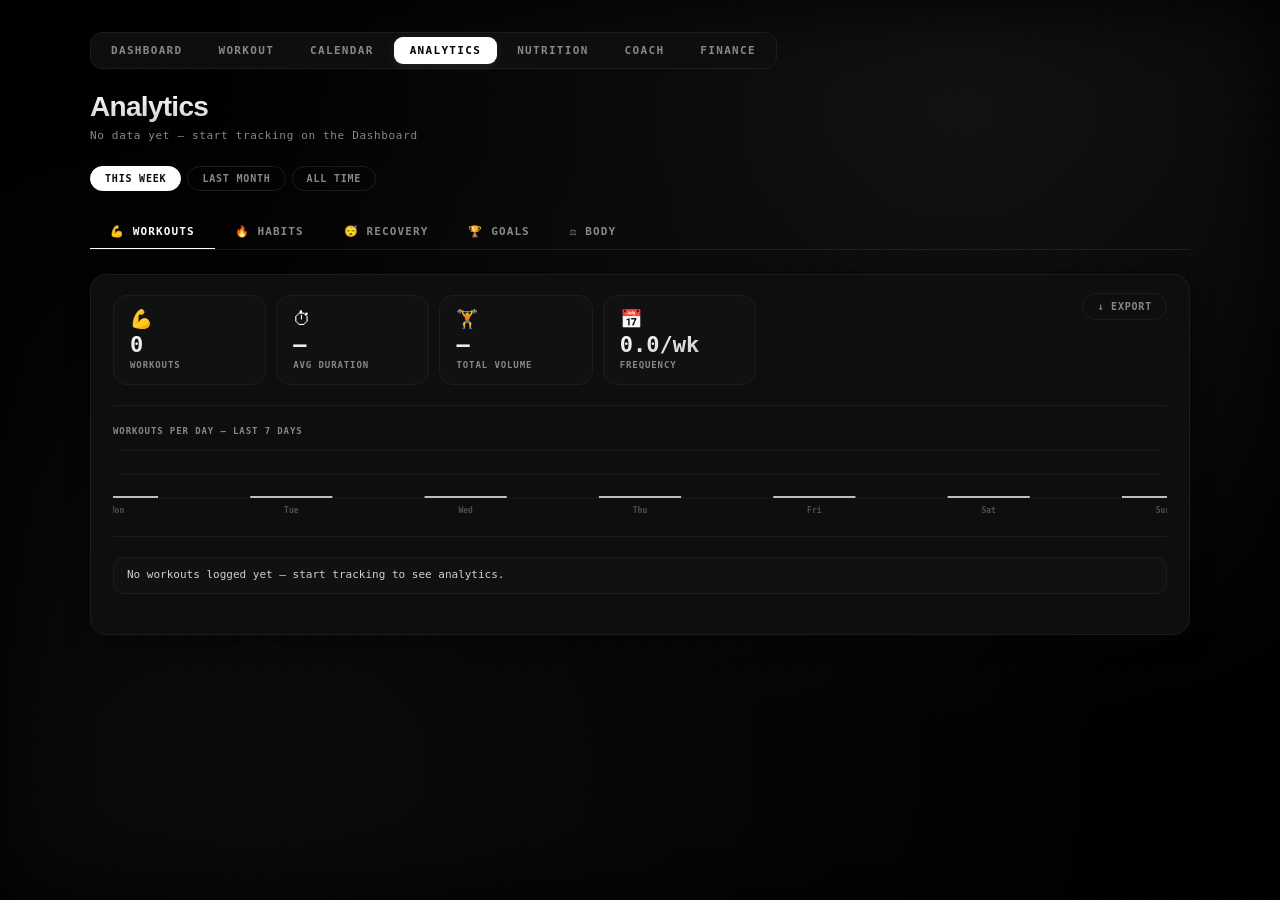
==== analytics.html @ 66b65909 "Analytics: fix total volume NaN when sets have BW weight — use parseFloat/parseInt Co-Authored-By: C" ====
<!DOCTYPE html>
<html lang="en">
<head>
  <meta charset="UTF-8">
  <meta name="viewport" content="width=device-width, initial-scale=1.0">
  <title>Analytics — Chriss Dashboard</title>
  <style>
    :root {
      --text-primary: #FFFFFF;
      --text-secondary: #D0D0D0;
      --text-tertiary: #888888;
      --success: #FFFFFF;
      --warning: #FFC107;
      --danger: #FF6B6B;
      --font-body: -apple-system, BlinkMacSystemFont, "Inter", "Segoe UI", Roboto, Helvetica, Arial, sans-serif;
      --font-mono: ui-monospace, "SF Mono", Menlo, Consolas, monospace;
    }
    *, *::before, *::after { box-sizing: border-box; margin: 0; padding: 0; }

    body {
      background-color: #000000;
      color: var(--text-primary);
      font-family: var(--font-body);
      min-height: 100vh;
      padding: max(32px, env(safe-area-inset-top, 32px)) 24px 56px;
      position: relative;
      overflow-x: hidden;
    }
    body::before {
      content: '';
      position: fixed; inset: 0;
      background:
        radial-gradient(ellipse at 75% 12%, rgba(255,255,255,0.07) 0%, transparent 55%),
        radial-gradient(ellipse at 20% 85%, rgba(180,180,200,0.06) 0%, transparent 60%);
      filter: blur(40px);
      pointer-events: none; z-index: 0;
      animation: wash-drift 36s ease-in-out infinite alternate;
    }
    body::after {
      content: '';
      position: fixed; inset: 0;
      background-image: url("data:image/svg+xml,%3Csvg xmlns='http://www.w3.org/2000/svg' width='3' height='3'%3E%3Crect width='1' height='1' fill='rgba(255,255,255,0.014)'/%3E%3C/svg%3E");
      background-repeat: repeat;
      pointer-events: none; z-index: 0;
    }
    @keyframes wash-drift {
      0%   { transform: translate(0,0) scale(1); }
      100% { transform: translate(2%,2%) scale(1.04); }
    }

    .container {
      max-width: 1100px; margin: 0 auto;
      position: relative; z-index: 1;
    }

    /* ===== NAV ===== */
    .site-nav {
      display: flex; gap: 4px; margin-bottom: 22px;
      background: #0E0E0E;
      border: 1px solid #1C1C1C;
      border-radius: 12px; padding: 4px;
      width: fit-content; flex-wrap: wrap;
    }
    .nav-link {
      font-family: var(--font-mono); font-size: 11px; font-weight: 700;
      letter-spacing: 0.12em; text-transform: uppercase; text-decoration: none;
      color: var(--text-tertiary); padding: 7px 16px; border-radius: 9px;
      transition: background 0.2s, color 0.2s; white-space: nowrap;
    }
    .nav-link:hover    { background: rgba(255,255,255,0.06); color: var(--text-primary); }
    .nav-link.is-active { background: #FFFFFF; color: #000000; }

    /* ===== TITLE ===== */
    .dash-title {
      font-size: 28px; font-weight: 700; letter-spacing: -0.025em;
      background: linear-gradient(180deg, #FFFFFF 0%, #C7C4BC 120%);
      -webkit-background-clip: text; background-clip: text;
      -webkit-text-fill-color: transparent;
      margin-bottom: 6px;
    }
    .dash-sub {
      font-family: var(--font-mono); font-size: 11px; color: var(--text-tertiary);
      letter-spacing: 0.06em; margin-bottom: 24px;
    }

    /* ===== CARD ===== */
    .card {
      background: #0E0E0E;
      border: 1px solid #1C1C1C;
      border-radius: 16px; padding: 20px 22px;
      box-shadow: 0 4px 24px rgba(0,0,0,0.4);
    }

    /* ===== PERIOD FILTER ===== */
    .period-bar {
      display: flex; gap: 6px; margin-bottom: 24px; flex-wrap: wrap;
    }
    .period-btn {
      font-family: var(--font-mono); font-size: 10px; font-weight: 700;
      letter-spacing: 0.08em; text-transform: uppercase;
      padding: 6px 14px; border-radius: 99px;
      border: 1px solid #1C1C1C;
      background: transparent; color: #888888;
      cursor: pointer; transition: all 0.15s;
    }
    .period-btn.is-active { background: #FFFFFF; border-color: #FFFFFF; color: #0A0A0A; }
    .period-btn:hover:not(.is-active) { background: rgba(255,255,255,0.08); color: var(--text-primary); }

    /* ===== TAB BAR ===== */
    .tab-bar {
      display: flex; gap: 0; margin-bottom: 24px;
      border-bottom: 1px solid rgba(255,255,255,0.08);
      overflow-x: auto; -webkit-overflow-scrolling: touch;
    }
    .tab-btn {
      font-family: var(--font-mono); font-size: 11px; font-weight: 700;
      letter-spacing: 0.10em; text-transform: uppercase;
      padding: 10px 20px; background: none; border: none;
      color: var(--text-tertiary); cursor: pointer;
      border-bottom: 2px solid transparent; margin-bottom: -1px;
      transition: color 0.2s, border-color 0.2s; white-space: nowrap;
      flex-shrink: 0;
    }
    .tab-btn:hover { color: var(--text-primary); }
    .tab-btn.is-active.wk { color: var(--success);  border-color: var(--success); }
    .tab-btn.is-active.hb { color: var(--warning);  border-color: var(--warning); }
    .tab-btn.is-active.rv { color: #7EB8F7;          border-color: #7EB8F7; }
    .tab-btn.is-active.gl { color: #C084FC;          border-color: #C084FC; }

    /* ===== TAB PANELS ===== */
    .tab-panel { display: none; }
    .tab-panel.is-active { display: block; }

    /* ===== METRIC GRID ===== */
    .metric-grid {
      display: grid;
      grid-template-columns: repeat(auto-fill, minmax(140px, 1fr));
      gap: 10px; margin-bottom: 20px;
    }
    .metric-card {
      background: #111111;
      border: 1px solid #1C1C1C;
      border-radius: 14px; padding: 14px 16px;
      display: flex; flex-direction: column; gap: 4px;
      transition: background 0.15s;
    }
    .metric-card:hover { background: rgba(255,255,255,0.055); }
    .metric-icon  { font-size: 18px; line-height: 1; margin-bottom: 2px; }
    .metric-num   { font-family: var(--font-mono); font-size: 22px; font-weight: 800; line-height: 1; }
    .metric-label { font-family: var(--font-mono); font-size: 9px; font-weight: 700; letter-spacing: 0.10em; text-transform: uppercase; color: var(--text-tertiary); }
    .metric-sub   { font-family: var(--font-mono); font-size: 9px; color: var(--text-tertiary); margin-top: 2px; white-space: nowrap; overflow: hidden; text-overflow: ellipsis; }
    .metric-delta { font-family: var(--font-mono); font-size: 10px; font-weight: 700; margin-top: 2px; }
    .delta-up   { color: var(--success); }
    .delta-down { color: var(--danger); }

    /* ===== CHART ===== */
    .chart-section { margin-bottom: 20px; }
    .chart-title { font-family: var(--font-mono); font-size: 9px; font-weight: 700; letter-spacing: 0.10em; text-transform: uppercase; color: var(--text-tertiary); margin-bottom: 8px; }
    .chart-canvas-wrap { width: 100%; position: relative; }

    /* ===== INSIGHT ===== */
    .insights { display: flex; flex-direction: column; gap: 8px; margin-bottom: 20px; }
    .insight {
      font-family: var(--font-mono); font-size: 11px; line-height: 1.5;
      padding: 9px 13px; border-radius: 10px;
      background: #111111; border: 1px solid #1C1C1C;
      color: var(--text-secondary);
    }
    .insight.good { background: rgba(255,255,255,0.04); border-color: rgba(255,255,255,0.12); color: var(--success); }
    .insight.warn { background: rgba(255,193,7,0.06);  border-color: rgba(255,193,7,0.22);  color: var(--warning); }
    .insight.info { background: rgba(126,184,247,0.06); border-color: rgba(126,184,247,0.22); color: #7EB8F7; }

    /* ===== HEATMAP ===== */
    .heatmap { display: flex; flex-direction: column; gap: 5px; }
    .heatmap-row { display: flex; gap: 4px; align-items: center; }
    .heatmap-label { font-family: var(--font-mono); font-size: 9px; color: var(--text-tertiary); min-width: 88px; max-width: 88px; overflow: hidden; text-overflow: ellipsis; white-space: nowrap; }
    .heatmap-cell { width: 18px; height: 18px; border-radius: 4px; flex-shrink: 0; }
    .heatmap-cell.done { background: var(--success); }
    .heatmap-cell.miss { background: rgba(255,107,107,0.25); }
    .heatmap-cell.none { background: rgba(255,255,255,0.06); }
    .heatmap-day-labels { display: flex; gap: 4px; padding-left: 92px; margin-bottom: 3px; flex-wrap: nowrap; overflow: hidden; }
    .heatmap-day-label  { font-family: var(--font-mono); font-size: 8px; color: var(--text-tertiary); width: 18px; text-align: center; flex-shrink: 0; }
    .hm-range-btn { background: transparent; border: 1px solid rgba(255,255,255,0.12); color: var(--text-tertiary); font-family: var(--font-mono); font-size: 10px; padding: 3px 9px; border-radius: 6px; cursor: pointer; }
    .hm-range-btn.is-active { border-color: var(--success); color: var(--success); }

    /* ===== TABLE ===== */
    .an-table { width: 100%; border-collapse: collapse; }
    .an-table td {
      font-family: var(--font-mono); font-size: 10px;
      padding: 7px 8px; color: var(--text-secondary);
      border-bottom: 1px solid rgba(255,255,255,0.04);
    }
    .an-table td:first-child { color: var(--text-primary); font-weight: 600; }
    .an-table td:last-child  { text-align: right; font-weight: 700; }
    .rank { display: inline-flex; align-items: center; justify-content: center; width: 16px; height: 16px; border-radius: 4px; font-size: 8px; font-weight: 800; background: rgba(255,255,255,0.07); color: var(--text-tertiary); margin-right: 6px; vertical-align: middle; }

    /* ===== EMPTY STATE ===== */
    .empty { font-family: var(--font-mono); font-size: 12px; color: var(--text-tertiary); text-align: center; padding: 32px 0; line-height: 1.6; }

    /* ===== PROGRESS BAR ===== */
    .prog-bar { height: 5px; border-radius: 3px; background: rgba(255,255,255,0.07); overflow: hidden; margin-top: 4px; }
    .prog-fill { height: 100%; border-radius: 3px; transition: width 0.6s ease; }

    /* ===== SECTION DIVIDER ===== */
    .divider { height: 1px; background: rgba(255,255,255,0.06); margin: 20px 0; }

    /* ===== EXPORT BTN ===== */
    .export-btn {
      font-family: var(--font-mono); font-size: 10px; font-weight: 700;
      letter-spacing: 0.08em; text-transform: uppercase;
      padding: 7px 14px; border-radius: 99px;
      border: 1px solid #1C1C1C;
      background: #0E0E0E; color: var(--text-tertiary);
      cursor: pointer; transition: all 0.15s; float: right; margin-top: -2px;
    }
    .export-btn:hover { background: rgba(255,255,255,0.08); color: var(--text-primary); }

    @media (max-width: 520px) {
      body { padding: 20px 14px 48px; }
      .metric-grid { grid-template-columns: 1fr 1fr; }
      .metric-num  { font-size: 18px; }
    }

    /* ── RECOVERY MONITOR TILES ── */
    .rm-tile-grid {
      display:grid; grid-template-columns:repeat(3,1fr); gap:10px; margin-bottom:16px;
    }
    @media (max-width:480px) { .rm-tile-grid { grid-template-columns:repeat(2,1fr); } }
    .rm-tile {
      background:#111111; border:1px solid #1C1C1C; border-radius:10px;
      padding:12px 10px; display:flex; flex-direction:column; gap:4px; align-items:center; text-align:center;
    }
    .rm-tile-icon { font-size:18px; line-height:1; }
    .rm-tile-val  { font-family:var(--font-mono); font-size:20px; font-weight:800; color:var(--text-primary); line-height:1; }
    .rm-tile-val.good { color:#4ADE80; }
    .rm-tile-val.mid  { color:#FFC107; }
    .rm-tile-val.bad  { color:#FF6B6B; }
    .rm-tile-lbl { font-family:var(--font-mono); font-size:8px; font-weight:700; letter-spacing:.12em; text-transform:uppercase; color:var(--text-tertiary); }
    .rm-tile-sub { font-size:10px; color:var(--text-tertiary); }

    /* ── BODY TAB ── */
    .tab-btn.is-active.bd { color: #FF8A65; border-color: #FF8A65; }
    .bd-inj-row {
      display:flex; align-items:center; gap:10px;
      padding:10px 12px; border-radius:10px;
      background:#111111; border:1px solid #1C1C1C; margin-bottom:6px;
    }
    .bd-inj-level { font-family:var(--font-mono); font-size:12px; font-weight:800; min-width:32px; flex-shrink:0; }
    .bd-inj-info { flex:1; min-width:0; }
    .bd-inj-part { font-size:13px; font-weight:600; color:var(--text-primary); }
    .bd-inj-meta { font-family:var(--font-mono); font-size:9px; color:var(--text-tertiary); margin-top:2px; }
    .bd-inj-tag { font-family:var(--font-mono); font-size:9px; font-weight:700; padding:2px 8px; border-radius:5px; white-space:nowrap; flex-shrink:0; }
    .bd-inj-tag.active   { background:rgba(255,107,107,.12); color:#FF6B6B; }
    .bd-inj-tag.resolved { background:rgba(107,227,164,.08); color:#6BE3A4; }
  </style>
  <link rel="stylesheet" href="premium.css">
</head>
<body>
<div class="container">

  <nav class="site-nav">
    <a href="index.html"     class="nav-link">Dashboard</a>
    <a href="workout.html"   class="nav-link">Workout</a>
    <a href="calendar.html"  class="nav-link">Calendar</a>
    <a href="analytics.html" class="nav-link is-active">Analytics</a>
    <a href="nutrition.html" class="nav-link">Nutrition</a>
    <a href="coach.html"   class="nav-link">Coach</a>
    <a href="finance.html" class="nav-link">Finance</a>
  </nav>

  <h1 class="dash-title">Analytics</h1>
  <div class="dash-sub" id="dashSub">Loading your data…</div>

  <!-- Period filter -->
  <div class="period-bar">
    <button class="period-btn is-active" data-days="7">This Week</button>
    <button class="period-btn" data-days="30">Last Month</button>
    <button class="period-btn" data-days="0">All Time</button>
  </div>

  <!-- Tabs -->
  <div class="tab-bar">
    <button class="tab-btn wk is-active" data-tab="workouts">💪 Workouts</button>
    <button class="tab-btn hb"           data-tab="habits">🔥 Habits</button>
    <button class="tab-btn rv"           data-tab="recovery">😴 Recovery</button>
    <button class="tab-btn gl"           data-tab="goals">🏆 Goals</button>
    <button class="tab-btn bd"           data-tab="body">⚖️ Body</button>
  </div>

  <!-- ══════════════ WORKOUTS TAB ══════════════ -->
  <div class="tab-panel is-active" id="panel-workouts">
    <div class="card">
      <button class="export-btn" id="exportWorkouts">↓ Export</button>
      <div class="metric-grid" id="wk-metrics"></div>
      <div class="divider"></div>
      <div class="chart-section">
        <div class="chart-title">Workouts per day — last 7 days</div>
        <div class="chart-canvas-wrap"><canvas id="wk-chart" height="72" style="width:100%;display:block"></canvas></div>
      </div>
      <div class="divider"></div>
      <div id="wk-top-wrap" style="display:none">
        <div class="chart-title">Top Exercises (Personal Record)</div>
        <table class="an-table" id="wk-top-table" style="margin-bottom:16px"></table>
        <div class="divider"></div>
      </div>
      <div class="insights" id="wk-insights"></div>
    </div>
  </div>

  <!-- ══════════════ HABITS TAB ══════════════ -->
  <div class="tab-panel" id="panel-habits">
    <div class="card">
      <div class="metric-grid" id="hb-metrics"></div>
      <div class="divider"></div>
      <div class="chart-section">
        <div style="display:flex;justify-content:space-between;align-items:center;margin-bottom:6px">
          <div class="chart-title" style="margin-bottom:0">Habit Heatmap</div>
          <div style="display:flex;gap:6px">
            <button class="hm-range-btn is-active" data-days="7">7d</button>
            <button class="hm-range-btn" data-days="30">30d</button>
          </div>
        </div>
        <div class="heatmap-day-labels" id="hb-day-labels"></div>
        <div class="heatmap" id="hb-heatmap"></div>
      </div>
      <div class="divider"></div>
      <div id="hb-streak-wrap" style="display:none">
        <div class="chart-title">Habit Streaks</div>
        <table class="an-table" id="hb-streak-table" style="margin-bottom:16px"></table>
        <div class="divider"></div>
      </div>
      <div class="insights" id="hb-insights"></div>
    </div>
  </div>

  <!-- ══════════════ RECOVERY TAB ══════════════ -->
  <div class="tab-panel" id="panel-recovery">
    <div class="card">
      <div class="metric-grid" id="rv-metrics"></div>
      <div class="divider"></div>
      <div class="chart-title" style="margin-bottom:10px">Recovery Monitor — i dag</div>
      <div class="rm-tile-grid" id="rv-monitor-grid"></div>
      <div class="divider"></div>
      <div class="chart-section">
        <div class="chart-title">Recovery Score — last 7 days</div>
        <div class="chart-canvas-wrap"><canvas id="rv-score-chart" height="72" style="width:100%;display:block"></canvas></div>
      </div>
      <div class="chart-section" style="margin-top:14px">
        <div class="chart-title">Sleep — last 7 days</div>
        <div class="chart-canvas-wrap"><canvas id="rv-sleep-chart" height="72" style="width:100%;display:block"></canvas></div>
      </div>
      <div class="divider"></div>
      <div class="insights" id="rv-insights"></div>
    </div>
  </div>

  <!-- ══════════════ GOALS TAB ══════════════ -->
  <div class="tab-panel" id="panel-goals">
    <div class="card">
      <div class="metric-grid" id="gl-metrics"></div>
      <div class="divider"></div>
      <div class="chart-title">Goals by Progress</div>
      <div id="gl-goal-list" style="margin-bottom:16px"></div>
      <div class="divider"></div>
      <div class="insights" id="gl-insights"></div>
    </div>
  </div>

  <!-- ══════════════ BODY TAB ══════════════ -->
  <div class="tab-panel" id="panel-body">
    <div class="card">
      <div class="metric-grid" id="bd-metrics"></div>
      <div class="divider"></div>
      <div class="chart-section">
        <div class="chart-title">Bodyweight — seneste 30 dage</div>
        <div style="position:relative"><canvas id="bd-bw-chart" height="80" style="width:100%;display:block"></canvas></div>
      </div>
      <div class="divider"></div>
      <div class="chart-title">Injury Log</div>
      <div id="bd-inj-list" style="margin-bottom:16px"></div>
      <div class="divider"></div>
      <div class="insights" id="bd-insights"></div>
    </div>
  </div>

</div><!-- /container -->

<script>
// ==================== HELPERS ====================
function storeGet(key) { try { return JSON.parse(localStorage.getItem(key)); } catch { return null; } }

function dateToStr(d) {
  return d.getFullYear() + '-' + String(d.getMonth()+1).padStart(2,'0') + '-' + String(d.getDate()).padStart(2,'0');
}

function getActiveDateString() {
  const now = new Date();
  if (now.getHours() < 6) now.setDate(now.getDate()-1);
  return dateToStr(now);
}

function formatDate(ds) {
  return new Date(ds+'T12:00:00').toLocaleDateString('en',{month:'short',day:'numeric'});
}

function getPeriodStart(days) {
  if (days === 0) return '2000-01-01';
  const d = new Date(); d.setDate(d.getDate()-(days-1)); return dateToStr(d);
}

function last7Labels() {
  const labels = [];
  for (let i = 6; i >= 0; i--) { const d = new Date(); d.setDate(d.getDate()-i); labels.push(d.toLocaleDateString('en',{weekday:'short'})); }
  return labels;
}

// ==================== STATE ====================
let activePeriod = 7;
let activeTab    = 'workouts';

// ==================== LOAD DATA ====================
function loadAnalyticsData() {
  return {
    workouts: storeGet('lifeos_workouts') || [],
    habits:   storeGet('lifeos_habits')   || [],
    recovery: storeGet('lifeos_recovery') || [],
    goals:    storeGet('lifeos_goals')    || []
  };
}

// ==================== WORKOUT STATS ====================
function calculateWorkoutStats(days) {
  const all      = storeGet('lifeos_workouts') || [];
  const start    = getPeriodStart(days);
  const filtered = all.filter(w => w.date >= start);
  const total    = filtered.length;
  const avgDur   = total > 0 ? Math.round(filtered.reduce((s,w)=>s+(w.duration||0),0)/total) : 0;
  const totalVol = filtered.reduce((s,w) => {
    const sets = (w.exercises||[]).flatMap(e => e.sets||[]);
    return s + sets.reduce((sv,set) => {
      const wt = parseFloat(set.weight); const r = parseInt(set.reps);
      return sv + (!isNaN(wt) && !isNaN(r) ? wt*r : 0);
    }, 0);
  }, 0);
  const weeklyFreq = days > 0 ? (total/Math.max(1,days/7)).toFixed(1) : total;

  // Prev period delta
  let delta = null;
  if (days > 0) {
    const d1 = new Date(); d1.setDate(d1.getDate()-days*2);
    const d2 = new Date(); d2.setDate(d2.getDate()-days);
    const prev = all.filter(w => w.date >= dateToStr(d1) && w.date < dateToStr(d2));
    if (prev.length > 0) delta = Math.round((total-prev.length)/prev.length*100);
  }

  // 7-day trend (always last 7 days for chart)
  const trend7 = [];
  for (let i = 6; i >= 0; i--) {
    const d = new Date(); d.setDate(d.getDate()-i);
    trend7.push(all.filter(w => w.date === dateToStr(d)).length);
  }

  // Top exercises by 1RM (max weight × set)
  const exMap = {};
  all.forEach(w => (w.exercises||[]).forEach(ex => {
    const maxW = Math.max(0, ...(ex.sets||[]).map(s=>s.weight||0));
    if (maxW > 0) exMap[ex.name] = Math.max(exMap[ex.name]||0, maxW);
  }));
  const topEx = Object.entries(exMap).sort((a,b)=>b[1]-a[1]).slice(0,5);

  return { total, avgDur, totalVol: Math.round(totalVol), weeklyFreq, delta, trend7, topEx };
}

// ==================== HABIT STATS ====================
function calculateHabitStats(days) {
  const habits = storeGet('lifeos_habits') || [];
  if (!habits.length) return { habits:[], overallPct:0, best:null, worst:null };
  const start = getPeriodStart(days);
  const today = getActiveDateString();

  const stats = habits.map(h => {
    const done     = (h.completedDates||[]).filter(d=>d>=start).length;
    const fromDate = h.createdDate > start ? h.createdDate : start;
    let possible   = 0;
    for (let d=new Date(fromDate+'T12:00:00'); dateToStr(d)<=today; d.setDate(d.getDate()+1)) possible++;
    if (days > 0) possible = Math.min(possible, days);
    return { ...h, done, possible, pct: possible>0?Math.round(done/possible*100):0, streak: h.currentStreak||0 };
  });

  const totalDone = stats.reduce((s,h)=>s+h.done, 0);
  const totalPoss = stats.reduce((s,h)=>s+h.possible, 0);
  const overallPct = totalPoss>0 ? Math.round(totalDone/totalPoss*100) : 0;
  const sorted = [...stats].sort((a,b)=>b.pct-a.pct);
  return { habits: stats, overallPct, best: sorted[0]||null, worst: sorted[sorted.length-1]||null };
}

// ==================== RECOVERY STATS ====================
function calculateRecoveryStats(days) {
  const all    = storeGet('lifeos_recovery') || [];
  const start  = getPeriodStart(days);
  const filtered = all.filter(r=>r.date>=start);
  if (!filtered.length) return { avgSleep:null, avgScore:null, avgTemp:null, avgStress:null, bestDay:null, delta:null, trend7:{scores:[],sleeps:[]} };

  const ws = filtered.filter(r=>r.sleep!=null);
  const wc = filtered.filter(r=>r.recoveryScore!=null);
  const wt = filtered.filter(r=>r.bodyTemp!=null);
  const wst= filtered.filter(r=>r.stressLevel);
  const stressNum = {'Low':2,'Medium':5,'High':7,'Very High':9};
  const avgSleep  = ws.length ? (ws.reduce((s,r)=>s+r.sleep,0)/ws.length).toFixed(1) : null;
  const avgScore  = wc.length ? Math.round(wc.reduce((s,r)=>s+r.recoveryScore,0)/wc.length) : null;
  const avgTemp   = wt.length ? (wt.reduce((s,r)=>s+r.bodyTemp,0)/wt.length).toFixed(1) : null;
  const avgStress = wst.length ? (wst.reduce((s,r)=>s+(stressNum[r.stressLevel]||5),0)/wst.length).toFixed(1) : null;
  const bestDay   = [...filtered].sort((a,b)=>(b.recoveryScore||0)-(a.recoveryScore||0))[0];

  // Delta vs prev
  let delta = null;
  if (days > 0 && avgScore) {
    const d1=new Date(); d1.setDate(d1.getDate()-days*2);
    const d2=new Date(); d2.setDate(d2.getDate()-days);
    const prev=all.filter(r=>r.date>=dateToStr(d1)&&r.date<dateToStr(d2));
    const prevAvg=prev.length?Math.round(prev.reduce((s,r)=>s+(r.recoveryScore||0),0)/prev.length):null;
    if (prevAvg) delta = avgScore - prevAvg;
  }

  // 7-day trends
  const scores=[], sleeps=[];
  for (let i=6;i>=0;i--) {
    const d=new Date(); d.setDate(d.getDate()-i); const ds=dateToStr(d);
    const r=all.find(x=>x.date===ds);
    scores.push(r?r.recoveryScore:null);
    sleeps.push(r?r.sleep:null);
  }
  return { avgSleep, avgScore, avgTemp, avgStress, bestDay, delta, trend7:{scores, sleeps} };
}

// ==================== GOAL STATS ====================
function calculateGoalStats() {
  const goals = storeGet('lifeos_goals') || [];
  if (!goals.length) return { total:0, avgProgress:0, onTrack:0, goals:[] };
  const total       = goals.length;
  const avgProgress = Math.round(goals.reduce((s,g)=>s+(g.progress||0),0)/total);
  const onTrack     = goals.filter(g=>(g.progress||0)>=50).length;
  const sorted      = [...goals].sort((a,b)=>(b.progress||0)-(a.progress||0));
  return { total, avgProgress, onTrack, goals: sorted };
}

// ==================== CHARTS ====================
function drawChart(canvas, labels, values, color, type) {
  if (!canvas) return;
  const dpr = window.devicePixelRatio||1;
  const W   = canvas.parentElement.clientWidth||360;
  const H   = 72;
  canvas.width=W*dpr; canvas.height=H*dpr;
  canvas.style.width=W+'px'; canvas.style.height=H+'px';
  const ctx=canvas.getContext('2d'); ctx.scale(dpr,dpr);
  ctx.clearRect(0,0,W,H);
  const valid=values.filter(v=>v!=null);
  if (!valid.length) {
    ctx.fillStyle='rgba(255,255,255,0.15)'; ctx.font='10px var(--font-mono,monospace)';
    ctx.textAlign='center'; ctx.fillText('No data yet', W/2, H/2); return;
  }
  const pL=4,pR=4,pT=6,pB=18,gW=W-pL-pR,gH=H-pT-pB;
  const n=values.length, step=gW/Math.max(1,n-1);
  const minV=Math.min(...valid)*0.85, maxV=Math.max(...valid)*1.08||1;
  // grid
  ctx.strokeStyle='rgba(255,255,255,0.05)'; ctx.lineWidth=1;
  [0,50,100].forEach(pct=>{
    const y=pT+gH-(pct/100)*gH;
    ctx.beginPath();ctx.moveTo(pL,y);ctx.lineTo(W-pR,y);ctx.stroke();
  });
  // labels
  ctx.fillStyle='rgba(180,178,172,0.4)'; ctx.font='600 8px ui-monospace,monospace'; ctx.textAlign='center';
  labels.forEach((l,i)=>ctx.fillText(l,pL+i*(gW/(n-1||1)),H-3));

  if (type==='bar') {
    const bw=Math.max(5,gW/n*0.55);
    values.forEach((v,i)=>{
      if (v==null) return;
      const barH=Math.max(2,((v-minV)/(maxV-minV))*gH);
      ctx.fillStyle=color+'BB';
      ctx.fillRect(pL+i*(gW/(n-1||1))-bw/2, pT+gH-barH, bw, barH);
    });
  } else {
    const pts=values.map((v,i)=>({x:pL+i*step,y:v!=null?pT+gH-((v-minV)/(maxV-minV))*gH:null}));
    const vpts=pts.filter(p=>p.y!=null);
    if (vpts.length>1) {
      ctx.beginPath(); let f=true;
      pts.forEach(p=>{if(p.y==null)return;if(f){ctx.moveTo(p.x,p.y);f=false;}else ctx.lineTo(p.x,p.y);});
      ctx.lineTo(vpts[vpts.length-1].x,pT+gH); ctx.lineTo(vpts[0].x,pT+gH); ctx.closePath();
      const g2=ctx.createLinearGradient(0,pT,0,pT+gH);
      g2.addColorStop(0,color+'2A'); g2.addColorStop(1,color+'04');
      ctx.fillStyle=g2; ctx.fill();
      ctx.beginPath(); f=true;
      pts.forEach(p=>{if(p.y==null)return;if(f){ctx.moveTo(p.x,p.y);f=false;}else ctx.lineTo(p.x,p.y);});
      ctx.strokeStyle=color; ctx.lineWidth=2; ctx.lineJoin='round'; ctx.stroke();
      vpts.forEach(p=>{ctx.beginPath();ctx.arc(p.x,p.y,3,0,Math.PI*2);ctx.fillStyle=color;ctx.fill();});
    }
  }
}

// ==================== RENDER HELPERS ====================
function mkMetric(icon, num, label, sub, delta) {
  const c=document.createElement('div'); c.className='metric-card';
  const ic=document.createElement('div');ic.className='metric-icon';ic.textContent=icon;
  const n=document.createElement('div');n.className='metric-num';n.textContent=num;
  const l=document.createElement('div');l.className='metric-label';l.textContent=label;
  c.appendChild(ic);c.appendChild(n);c.appendChild(l);
  if (sub) {const s=document.createElement('div');s.className='metric-sub';s.textContent=sub;c.appendChild(s);}
  if (delta!=null) {
    const d=document.createElement('div');
    d.className='metric-delta '+(delta>0?'delta-up':'delta-down');
    d.textContent=(delta>0?'↑':'↓')+Math.abs(delta)+'% vs prev';
    c.appendChild(d);
  }
  return c;
}

function mkInsight(text, type) {
  const el=document.createElement('div'); el.className='insight '+(type||'');
  el.textContent=text; return el;
}

function getInsights(tab) {
  const insights = [];
  if (tab==='workouts') {
    const wm=calculateWorkoutStats(activePeriod);
    if (wm.total===0) insights.push({text:'No workouts logged yet — start tracking to see analytics.',type:''});
    else {
      if (wm.delta!=null&&wm.delta>0) insights.push({text:'You\'re '+wm.delta+'% more active than last period — keep it up! 💪',type:'good'});
      else if (wm.delta!=null&&wm.delta<0) insights.push({text:Math.abs(wm.delta)+'% fewer workouts than last period — time to push harder.',type:'warn'});
      if (wm.total>=3) insights.push({text:'Solid consistency! '+wm.total+' sessions logged this period. 🔥',type:'good'});
      if (wm.avgDur>0) insights.push({text:'Average session: '+wm.avgDur+' minutes. Aim for 45–60 min for best results.',type:'info'});
    }
  } else if (tab==='habits') {
    const hm=calculateHabitStats(activePeriod);
    if (!hm.habits.length) insights.push({text:'No habits yet — add some habits on the Dashboard.',type:''});
    else {
      if (hm.overallPct>=80) insights.push({text:'Incredible discipline — '+hm.overallPct+'% completion rate! 🔥',type:'good'});
      else if (hm.overallPct>=60) insights.push({text:'Good consistency at '+hm.overallPct+'% — push for 80%+ for compounding gains.',type:'info'});
      else insights.push({text:''+hm.overallPct+'% completion — habits compound over time, focus on showing up daily.',type:'warn'});
      if (hm.best&&hm.best.streak>0) insights.push({text:'Keep your "'+hm.best.name+'" streak going — '+hm.best.streak+' days and counting!',type:'good'});
    }
  } else if (tab==='recovery') {
    const rm=calculateRecoveryStats(activePeriod);
    if (!rm.avgScore) insights.push({text:'No recovery data yet — log sleep, temperature and stress on the Dashboard.',type:''});
    else {
      if (rm.avgScore>=80) insights.push({text:'Excellent recovery average of '+rm.avgScore+'% — your body is performing well! 💪',type:'good'});
      else if (rm.avgScore>=60) insights.push({text:'Moderate recovery at '+rm.avgScore+'% — focus on consistent sleep to improve.',type:'info'});
      else insights.push({text:'Low recovery average ('+rm.avgScore+'%) — prioritize sleep and reduce stress.',type:'warn'});
      if (rm.avgSleep) {
        const slp=parseFloat(rm.avgSleep);
        if (slp>=8) insights.push({text:'Great sleep average: '+rm.avgSleep+'h — keep it up!',type:'good'});
        else if (slp>=7) insights.push({text:'Sleep average: '+rm.avgSleep+'h — aim for 8+ hours for peak recovery.',type:'info'});
        else insights.push({text:'Low sleep average ('+rm.avgSleep+'h) — prioritize going to bed earlier.',type:'warn'});
      }
      if (rm.delta!=null) insights.push({text:rm.delta>=0?'Recovery improved '+rm.delta+'% vs last period!':'Recovery down '+Math.abs(rm.delta)+'% — check your sleep.',type:rm.delta>=0?'good':'warn'});
    }
  } else if (tab==='goals') {
    const gm=calculateGoalStats();
    if (!gm.total) insights.push({text:'No goals yet — add goals on the Dashboard to track progress.',type:''});
    else {
      if (gm.avgProgress>=70) insights.push({text:'Amazing progress — '+gm.avgProgress+'% average across all goals! 🏆',type:'good'});
      else if (gm.avgProgress>=40) insights.push({text:'Good progress at '+gm.avgProgress+'% average — keep the momentum going.',type:'info'});
      else insights.push({text:''+gm.avgProgress+'% average progress — time to accelerate your efforts.',type:'warn'});
      if (gm.onTrack>0) insights.push({text:gm.onTrack+' of '+gm.total+' goals are on track (≥50%) — solid execution!',type:'good'});
    }
  }
  return insights;
}

// ==================== RENDER TABS ====================
function renderWorkouts() {
  const wm = calculateWorkoutStats(activePeriod);
  const mg = document.getElementById('wk-metrics'); mg.innerHTML='';
  const vol = wm.totalVol>9999?Math.round(wm.totalVol/1000)+'t':wm.totalVol>0?wm.totalVol+'kg':'—';
  mg.appendChild(mkMetric('💪', wm.total,           'Workouts',    null, wm.delta));
  mg.appendChild(mkMetric('⏱', wm.avgDur?wm.avgDur+'m':'—', 'Avg Duration', null, null));
  mg.appendChild(mkMetric('🏋️', vol,                'Total Volume', null, null));
  mg.appendChild(mkMetric('📅', wm.weeklyFreq+'/wk','Frequency',   null, null));

  setTimeout(()=>drawChart(document.getElementById('wk-chart'), last7Labels(), wm.trend7, '#FFFFFF','bar'),0);

  const topWrap = document.getElementById('wk-top-wrap');
  if (wm.topEx.length>0) {
    topWrap.style.display='';
    const tb=document.getElementById('wk-top-table'); tb.innerHTML='';
    wm.topEx.forEach(([name,kg],i)=>{
      const tr=document.createElement('tr');
      tr.innerHTML='<td><span class="rank">'+(i+1)+'</span>'+name+'</td><td>'+kg+'kg</td>';
      tb.appendChild(tr);
    });
  } else topWrap.style.display='none';

  const ig=document.getElementById('wk-insights'); ig.innerHTML='';
  getInsights('workouts').forEach(ins=>ig.appendChild(mkInsight(ins.text,ins.type)));
}

let hmDays = 7;
function renderHabits() {
  const hm = calculateHabitStats(activePeriod);
  const mg = document.getElementById('hb-metrics'); mg.innerHTML='';
  mg.appendChild(mkMetric('📊', hm.overallPct+'%', 'Completion Rate', null, null));
  mg.appendChild(mkMetric('🔢', hm.habits.length,  'Total Habits',    null, null));
  if (hm.best)  mg.appendChild(mkMetric('🏆', hm.best.pct+'%',  'Best Habit',  hm.best.name,  null));
  if (hm.worst&&hm.worst.name!==hm.best?.name) mg.appendChild(mkMetric('📍', hm.worst.pct+'%', 'Needs Work', hm.worst.name, null));

  // Day labels — show every 5th label when 30d to avoid crowding
  const dl=document.getElementById('hb-day-labels'); dl.innerHTML='';
  const dayShorts = ['Su','Mo','Tu','We','Th','Fr','Sa'];
  for (let i=hmDays-1;i>=0;i--) {
    const d=new Date(); d.setDate(d.getDate()-i);
    const el=document.createElement('div'); el.className='heatmap-day-label';
    el.textContent = (hmDays<=7 || i%5===0) ? dayShorts[d.getDay()] : '';
    dl.appendChild(el);
  }

  // Heatmap
  const hmap=document.getElementById('hb-heatmap'); hmap.innerHTML='';
  hm.habits.slice(0, hmDays <= 7 ? 8 : 12).forEach(h=>{
    const row=document.createElement('div'); row.className='heatmap-row';
    const lbl=document.createElement('div'); lbl.className='heatmap-label'; lbl.textContent=h.name; lbl.title=h.name;
    row.appendChild(lbl);
    for (let i=hmDays-1;i>=0;i--) {
      const d=new Date(); d.setDate(d.getDate()-i); const ds=dateToStr(d);
      const inRange=ds>=h.createdDate;
      const done=inRange&&(h.completedDates||[]).includes(ds);
      const cell=document.createElement('div');
      cell.className='heatmap-cell '+(inRange?(done?'done':'miss'):'none');
      cell.title=ds+(done?' ✓':inRange?' ✗':' —');
      row.appendChild(cell);
    }
    hmap.appendChild(row);
  });

  // Streak table
  const sw=document.getElementById('hb-streak-wrap');
  if (hm.habits.length>0) {
    sw.style.display='';
    const tb=document.getElementById('hb-streak-table'); tb.innerHTML='';
    [...hm.habits].sort((a,b)=>(b.streak||0)-(a.streak||0)).slice(0,6).forEach((h,i)=>{
      const tr=document.createElement('tr');
      tr.innerHTML='<td><span class="rank">'+(i+1)+'</span>'+h.name+'</td><td>'+(h.streak||0)+' day streak</td>';
      tb.appendChild(tr);
    });
  } else sw.style.display='none';

  const ig=document.getElementById('hb-insights'); ig.innerHTML='';
  getInsights('habits').forEach(ins=>ig.appendChild(mkInsight(ins.text,ins.type)));
}

function renderRecoveryMonitor() {
  const grid = document.getElementById('rv-monitor-grid');
  if (!grid) return;
  grid.innerHTML = '';

  const todayStr = dateToStr(new Date());
  const recAll   = storeGet('lifeos_recovery') || [];
  const garAll   = storeGet('lifeos_garmin')   || [];

  const rec = recAll.find(r => r.date === todayStr) || null;
  const gar = garAll.find(g => g.date === todayStr) || null;

  if (!rec && !gar) {
    grid.innerHTML = '<div style="color:var(--c-muted);font-size:13px;padding:12px 0;grid-column:1/-1">Ingen recovery data logget i dag</div>';
    return;
  }

  function tile(icon, val, lbl, sub, cls) {
    const d = document.createElement('div'); d.className = 'rm-tile';
    d.innerHTML = '<div class="rm-tile-icon">'+icon+'</div>'
      + '<div class="rm-tile-val '+cls+'">'+val+'</div>'
      + '<div class="rm-tile-lbl">'+lbl+'</div>'
      + (sub ? '<div class="rm-tile-sub">'+sub+'</div>' : '');
    return d;
  }

  function cls(val, low, mid) {
    if (val == null) return '';
    return val >= mid ? 'good' : val >= low ? 'mid' : 'bad';
  }
  function clsInv(val, bad, mid) {
    if (val == null) return '';
    return val <= mid ? 'good' : val <= bad ? 'mid' : 'bad';
  }

  if (rec) {
    const sleep = rec.sleep != null ? parseFloat(rec.sleep) : null;
    const stress = rec.stressLevel != null ? rec.stressLevel : (rec.stress != null ? rec.stress : null);
    const score  = rec.recoveryScore != null ? rec.recoveryScore : null;
    const temp   = rec.bodyTemp != null ? rec.bodyTemp : null;

    if (sleep  != null) grid.appendChild(tile('😴', sleep+'h',   'Søvn',         sleep>=7?'God nat':'Kort søvn', cls(sleep, 5, 7)));
    if (stress != null) grid.appendChild(tile('🧠', stress+'/100','Stress',        stress<=30?'Lav':stress<=60?'Moderat':'Høj', clsInv(stress, 70, 40)));
    if (score  != null) grid.appendChild(tile('💚', score+'%',   'Recovery Score',score>=70?'Klar til træning':'Brug hvile', cls(score, 40, 70)));
    if (temp   != null) {
      const tc = temp >= 37.5 ? 'bad' : temp >= 37.2 ? 'mid' : 'good';
      grid.appendChild(tile('🌡', temp+'°C', 'Kropstemperatur', temp < 37.5 ? 'Normal' : 'Forhøjet', tc));
    }
  }

  if (gar) {
    const rhr      = gar.rhr      != null ? gar.rhr      : null;
    const battery  = gar.battery  != null ? gar.battery  : null;
    const hrv      = gar.hrv      != null ? gar.hrv      : null;
    const steps    = gar.steps    != null ? gar.steps    : null;
    const resp     = gar.resp     != null ? gar.resp     : null;
    const spo2     = gar.spo2     != null ? gar.spo2     : null;
    const health   = gar.health   != null ? gar.health   : null;
    const recovery = gar.recovery != null ? gar.recovery : null;
    const snapshot = gar.snapshot != null ? gar.snapshot : null;

    if (rhr      != null) grid.appendChild(tile('❤️', rhr+'bpm',      'Resting HR',       rhr<=55?'Fremragende':rhr<=65?'God':'Høj', clsInv(rhr, 75, 65)));
    if (battery  != null) grid.appendChild(tile('🔋', battery+'%',    'Body Battery',     battery>=70?'Høj energi':battery>=40?'Moderat':'Lav energi', cls(battery, 40, 70)));
    if (hrv      != null) {
      const hrvStr = typeof hrv === 'string';
      const hrvDisp = hrvStr ? hrv : hrv+'ms';
      const harvGood = ['excellent','good','fremragende','god'];
      const hrvc = hrvStr
        ? (harvGood.includes(hrv.toLowerCase()) ? 'good' : hrv.toLowerCase()==='fair'||hrv.toLowerCase()==='moderat' ? 'mid' : 'bad')
        : cls(hrv, 30, 50);
      const hrvSub = hrvStr ? '' : hrv>=60?'Fremragende':hrv>=40?'God':'Lav';
      grid.appendChild(tile('📊', hrvDisp, 'HRV', hrvSub, hrvc));
    }
    if (steps    != null) {
      const sk = Math.round(steps/100)/10;
      grid.appendChild(tile('👟', sk+'k',          'Skridt',           steps>=10000?'Mål nået':'Under mål', cls(steps, 5000, 10000)));
    }
    if (resp     != null) grid.appendChild(tile('🌬', resp+' rpm',     'Respiration',      resp>=12&&resp<=20?'Normal':'Unormal', resp>=12&&resp<=20?'good':'mid'));
    if (spo2     != null) grid.appendChild(tile('🩸', spo2+'%',       'Pulse Ox',         spo2>=97?'Fremragende':spo2>=95?'Normal':'Lav', cls(spo2, 95, 97)));
    if (health   != null) {
      const healthGood = ['excellent','good','fremragende'];
      const hc = typeof health === 'string'
        ? (healthGood.includes(health.toLowerCase()) ? 'good' : health.toLowerCase()==='fair' ? 'mid' : 'bad')
        : health>=80?'good':health>=60?'mid':'bad';
      grid.appendChild(tile('🏥', health, 'Health Status', '', hc));
    }
    if (recovery != null) grid.appendChild(tile('⏱', recovery+'t',   'Recovery Time',    recovery<=12?'Klar':'Brug hvile', clsInv(recovery, 48, 24)));
    if (snapshot != null) {
      const sc = snapshot==='Excellent'||snapshot==='Good'?'good':snapshot==='Fair'?'mid':'bad';
      grid.appendChild(tile('📸', snapshot,        'Health Snapshot',  '', sc));
    }
  }
}

function renderRecovery() {
  renderRecoveryMonitor();

  const rm = calculateRecoveryStats(activePeriod);
  const mg = document.getElementById('rv-metrics'); mg.innerHTML='';
  mg.appendChild(mkMetric('😴', rm.avgSleep!=null?rm.avgSleep+'h':'—', 'Avg Sleep',     null, null));
  mg.appendChild(mkMetric('💚', rm.avgScore!=null?rm.avgScore+'%':'—', 'Avg Recovery',  null, rm.delta));
mg.appendChild(mkMetric('🧠', rm.avgStress!=null?rm.avgStress+'/10':'—','Avg Stress', null, null));
  if (rm.bestDay) mg.appendChild(mkMetric('🏅', rm.bestDay.recoveryScore+'%','Best Day', formatDate(rm.bestDay.date), null));

  const labs=last7Labels();
  setTimeout(()=>{
    drawChart(document.getElementById('rv-score-chart'), labs, rm.trend7.scores, '#7EB8F7','line');
    drawChart(document.getElementById('rv-sleep-chart'), labs, rm.trend7.sleeps, '#C084FC','line');
  },0);

  const ig=document.getElementById('rv-insights'); ig.innerHTML='';
  getInsights('recovery').forEach(ins=>ig.appendChild(mkInsight(ins.text,ins.type)));
}

function renderGoals() {
  const gm = calculateGoalStats();
  const mg = document.getElementById('gl-metrics'); mg.innerHTML='';
  mg.appendChild(mkMetric('🎯', gm.total,           'Total Goals',    null, null));
  mg.appendChild(mkMetric('📈', gm.avgProgress+'%', 'Avg Progress',   null, null));
  mg.appendChild(mkMetric('✅', gm.onTrack+'/'+gm.total,'On Track',   '≥50% progress', null));

  const gl=document.getElementById('gl-goal-list'); gl.innerHTML='';
  if (!gm.goals.length) {
    gl.innerHTML='<div class="empty">No goals yet.<br>Add goals on the Dashboard to track progress here.</div>';
  } else {
    gm.goals.forEach((g,i)=>{
      const pct=g.progress||0;
      const color=pct>=80?'#FFFFFF':pct>=50?'#FFC107':'#FF6B6B';
      const wrap=document.createElement('div'); wrap.style.cssText='margin-bottom:12px';
      const row=document.createElement('div'); row.style.cssText='display:flex;justify-content:space-between;align-items:baseline;margin-bottom:4px';
      row.innerHTML='<span style="font-size:13px;font-weight:600;color:#FFFFFF"><span class="rank">'+(i+1)+'</span>'+g.name+'</span><span style="font-family:var(--font-mono);font-size:11px;font-weight:800;color:'+color+'">'+pct+'%</span>';
      const pb=document.createElement('div'); pb.className='prog-bar';
      const pf=document.createElement('div'); pf.className='prog-fill'; pf.style.cssText='width:'+pct+'%;background:'+color;
      pb.appendChild(pf); wrap.appendChild(row); wrap.appendChild(pb);
      gl.appendChild(wrap);
    });
  }

  const ig=document.getElementById('gl-insights'); ig.innerHTML='';
  getInsights('goals').forEach(ins=>ig.appendChild(mkInsight(ins.text,ins.type)));
}

// ==================== BODY STATS ====================
function calculateBodyStats() {
  const bwRaw   = storeGet('lifeos_bodyweight') || [];
  const injuries= storeGet('lifeos_injuries')   || [];
  const waterMap= storeGet('lifeos_water')      || {};
  const profile = storeGet('lifeos_profile')    || {};

  const sorted  = [...bwRaw].sort((a,b) => a.date.localeCompare(b.date));
  const latest  = sorted[sorted.length - 1] || null;
  const goal    = profile.goalWeight || 65;

  const cutoff  = dateToStr(new Date(Date.now() - 30*86400000));
  const recent30= sorted.filter(e => e.date >= cutoff);
  const change  = recent30.length >= 2
    ? Math.round((recent30[recent30.length-1].w - recent30[0].w) * 10) / 10
    : null;

  // Water 30-day average
  let waterSum = 0, waterDays = 0;
  for (let i = 0; i < 30; i++) {
    const d = new Date(); d.setDate(d.getDate() - i);
    const v = waterMap[dateToStr(d)];
    if (v !== undefined) { waterSum += v; waterDays++; }
  }
  const waterAvg   = waterDays > 0 ? (waterSum / waterDays).toFixed(1) : null;
  const todayWater = waterMap[dateToStr(new Date())] || 0;

  const activeInj  = injuries.filter(i => !i.resolved);
  const resolvedInj= injuries.filter(i =>  i.resolved);

  return { latest, goal, change, recent30, waterAvg, todayWater, activeInj, resolvedInj, allInj: injuries };
}

function renderBody() {
  const bm = calculateBodyStats();
  const mg = document.getElementById('bd-metrics'); mg.innerHTML = '';

  mg.appendChild(mkMetric('⚖️', bm.latest ? bm.latest.w+'kg' : '—', 'Nuværende Vægt',
    bm.latest ? formatDate(bm.latest.date) : 'Ingen data', null));
  mg.appendChild(mkMetric('🎯', bm.goal+'kg', 'Mål',
    bm.latest ? (bm.latest.w > bm.goal
      ? '-'+Math.round((bm.latest.w - bm.goal)*10)/10+'kg til mål'
      : '✓ Nået!') : '—', null));
  mg.appendChild(mkMetric('📊',
    bm.change !== null ? (bm.change >= 0 ? '+' : '')+bm.change+'kg' : '—',
    '30-dages ændring', null, null));
  mg.appendChild(mkMetric('💧', bm.todayWater+'/8', 'Vand i dag',
    bm.waterAvg ? 'gns. '+bm.waterAvg+' glas/dag' : null, null));
  if (bm.activeInj.length > 0)
    mg.appendChild(mkMetric('🩹', bm.activeInj.length, 'Aktive skader', null, null));

  // Bodyweight canvas chart
  setTimeout(() => {
    const canvas = document.getElementById('bd-bw-chart'); if (!canvas) return;
    const dpr = window.devicePixelRatio || 1;
    const W   = canvas.parentElement.clientWidth || 360;
    const H   = 80;
    canvas.width = W*dpr; canvas.height = H*dpr;
    canvas.style.width = W+'px'; canvas.style.height = H+'px';
    const ctx = canvas.getContext('2d'); ctx.scale(dpr, dpr);
    ctx.clearRect(0, 0, W, H);
    const data = bm.recent30;
    if (data.length < 2) {
      ctx.fillStyle='rgba(255,255,255,0.2)'; ctx.font='10px ui-monospace,monospace';
      ctx.textAlign='center'; ctx.fillText('Log mindst 2 målinger på Dashboard', W/2, H/2); return;
    }
    const weights = data.map(d => d.w);
    const minW = Math.min(...weights) - 0.5, maxW = Math.max(...weights) + 0.5;
    const pad  = 8, gW = W - pad*2, gH = H - pad - 16;
    const toX  = i => pad + (i / (data.length-1)) * gW;
    const toY  = w => pad + gH - ((w - minW) / ((maxW - minW) || 1)) * gH;
    // Goal line
    if (bm.goal >= minW && bm.goal <= maxW) {
      const gy = toY(bm.goal);
      ctx.beginPath(); ctx.moveTo(pad, gy); ctx.lineTo(W-pad, gy);
      ctx.strokeStyle='rgba(107,227,164,0.35)'; ctx.lineWidth=1; ctx.setLineDash([4,4]); ctx.stroke(); ctx.setLineDash([]);
    }
    // Area
    ctx.beginPath(); ctx.moveTo(toX(0), toY(data[0].w));
    data.forEach((d,i) => { if (i) ctx.lineTo(toX(i), toY(d.w)); });
    ctx.lineTo(toX(data.length-1), H); ctx.lineTo(toX(0), H); ctx.closePath();
    const g = ctx.createLinearGradient(0, 0, 0, H);
    g.addColorStop(0,'rgba(255,138,101,0.18)'); g.addColorStop(1,'rgba(255,138,101,0.02)');
    ctx.fillStyle = g; ctx.fill();
    // Line
    ctx.beginPath(); ctx.moveTo(toX(0), toY(data[0].w));
    data.forEach((d,i) => { if (i) ctx.lineTo(toX(i), toY(d.w)); });
    ctx.strokeStyle='#FF8A65'; ctx.lineWidth=2; ctx.lineJoin='round'; ctx.stroke();
    // Dots + labels
    data.forEach((d,i) => {
      ctx.beginPath(); ctx.arc(toX(i), toY(d.w), 2.5, 0, Math.PI*2);
      ctx.fillStyle='#FF8A65'; ctx.fill();
    });
    ctx.fillStyle='rgba(180,178,172,0.45)'; ctx.font='600 8px ui-monospace,monospace';
    ctx.textAlign='left';  ctx.fillText(data[0].date.slice(5), pad, H-2);
    ctx.textAlign='right'; ctx.fillText(data[data.length-1].date.slice(5), W-pad, H-2);
  }, 0);

  // Injury list
  const injEl = document.getElementById('bd-inj-list'); injEl.innerHTML = '';
  if (!bm.allInj.length) {
    injEl.innerHTML = '<div class="empty" style="padding:16px 0">Ingen skader logget — god form! 💪</div>';
  } else {
    const LC = { 1:'#6BE3A4', 2:'#FFC107', 3:'#FFA500', 4:'#FF7043', 5:'#FF5252' };
    [...bm.activeInj, ...bm.resolvedInj].forEach(inj => {
      const row  = document.createElement('div'); row.className = 'bd-inj-row';
      const lvl  = document.createElement('div'); lvl.className = 'bd-inj-level';
      lvl.textContent = inj.level+'/5'; lvl.style.color = LC[inj.level]||'#FFA500';
      const info = document.createElement('div'); info.className = 'bd-inj-info';
      info.innerHTML = '<div class="bd-inj-part">'+inj.part+'</div>'
        + '<div class="bd-inj-meta">'+inj.date+(inj.note?' — '+inj.note:'')+'</div>';
      const tag  = document.createElement('span'); tag.className = 'bd-inj-tag '+(inj.resolved?'resolved':'active');
      tag.textContent = inj.resolved ? '✓ Løst' : 'Aktiv';
      row.appendChild(lvl); row.appendChild(info); row.appendChild(tag);
      injEl.appendChild(row);
    });
  }

  // Insights
  const ig = document.getElementById('bd-insights'); ig.innerHTML = '';
  const ins = [];
  if (!bm.latest) {
    ins.push({ text:'Ingen vægttræk endnu — log din vægt på Dashboard.', type:'' });
  } else {
    if (bm.change !== null) {
      if      (bm.change < -0.3) ins.push({ text:'Du har tabt '+Math.abs(bm.change)+'kg de seneste 30 dage — god fremgang!', type:'good' });
      else if (bm.change >  0.3) ins.push({ text:'Du har taget '+bm.change+'kg på de seneste 30 dage.', type:'info' });
      else                       ins.push({ text:'Stabil vægt de seneste 30 dage ('+( bm.change>=0?'+':'')+bm.change+'kg).', type:'info' });
    }
    const toGoal = Math.round((bm.goal - bm.latest.w)*10)/10;
    if (toGoal <= 0) ins.push({ text:'Du har nået dit vægtemål på '+bm.goal+'kg!', type:'good' });
    else             ins.push({ text:'Mangler '+toGoal+'kg til mål ('+bm.goal+'kg).', type:'info' });
  }
  if (bm.waterAvg !== null) {
    if (parseFloat(bm.waterAvg) >= 7) ins.push({ text:'God vandindtagelse — gns. '+bm.waterAvg+' glas/dag.', type:'good' });
    else                               ins.push({ text:'Vandindtagelse kan forbedres — gns. '+bm.waterAvg+' glas/dag. Sigt efter 8.', type:'warn' });
  }
  if (bm.activeInj.length > 0)
    ins.push({ text:bm.activeInj.length+' aktive skader/ømheder — tag højde for dem i træningen.', type:'warn' });
  ins.forEach(i => ig.appendChild(mkInsight(i.text, i.type)));
}

function renderTab(tab) {
  activeTab = tab;
  if      (tab==='workouts') renderWorkouts();
  else if (tab==='habits')   renderHabits();
  else if (tab==='recovery') renderRecovery();
  else if (tab==='goals')    renderGoals();
  else if (tab==='body')     renderBody();
}

function filterByPeriod(days) {
  activePeriod = days;
  renderTab(activeTab);
}

// ==================== DASH SUB ====================
function updateDashSub() {
  const d    = loadAnalyticsData();
  const bw   = storeGet('lifeos_bodyweight') || [];
  const inj  = storeGet('lifeos_injuries')   || [];
  const parts = [];
  if (d.workouts.length) parts.push(d.workouts.length+' workouts');
  if (d.habits.length)   parts.push(d.habits.length+' habits');
  if (d.recovery.length) parts.push(d.recovery.length+' recovery logs');
  if (d.goals.length)    parts.push(d.goals.length+' goals');
  if (bw.length)         parts.push(bw.length+' vægtmålinger');
  if (inj.length)        parts.push(inj.filter(i=>!i.resolved).length+' aktive skader');
  document.getElementById('dashSub').textContent = parts.length ? parts.join(' · ') : 'No data yet — start tracking on the Dashboard';
}

// ==================== EXPORT ====================
function exportWorkouts() {
  const data = { exported: new Date().toISOString(), period: activePeriod===0?'all-time':activePeriod+'d', stats: calculateWorkoutStats(activePeriod), raw: storeGet('lifeos_workouts')||[] };
  const blob=new Blob([JSON.stringify(data,null,2)],{type:'application/json'});
  const url=URL.createObjectURL(blob);
  Object.assign(document.createElement('a'),{href:url,download:'workouts-'+getActiveDateString()+'.json'}).click();
  URL.revokeObjectURL(url);
}

// ==================== INIT ====================
// Period buttons
document.querySelectorAll('.period-btn').forEach(btn=>{
  btn.addEventListener('click',()=>{
    document.querySelectorAll('.period-btn').forEach(b=>b.classList.remove('is-active'));
    btn.classList.add('is-active');
    filterByPeriod(parseInt(btn.dataset.days));
  });
});

// Tab buttons
document.querySelectorAll('.tab-btn').forEach(btn=>{
  btn.addEventListener('click',()=>{
    document.querySelectorAll('.tab-btn').forEach(b=>b.classList.remove('is-active'));
    btn.classList.add('is-active');
    document.querySelectorAll('.tab-panel').forEach(p=>p.classList.remove('is-active'));
    document.getElementById('panel-'+btn.dataset.tab).classList.add('is-active');
    renderTab(btn.dataset.tab);
  });
});

document.getElementById('exportWorkouts').addEventListener('click', exportWorkouts);

// Heatmap range toggle
document.querySelectorAll('.hm-range-btn').forEach(btn => {
  btn.addEventListener('click', () => {
    document.querySelectorAll('.hm-range-btn').forEach(b => b.classList.remove('is-active'));
    btn.classList.add('is-active');
    hmDays = parseInt(btn.dataset.days);
    renderHabits();
  });
});

// Resize redraw
window.addEventListener('resize', ()=>{ renderTab(activeTab); });

// Initial render
updateDashSub();
renderTab('workouts');
</script>
</body>
</html>
---- premium.css ----
/* ===== LIFE OS — PREMIUM VISUAL LAYER ===== */

/* Smooth scroll on all pages */
html { scroll-behavior: smooth; }

/* ── CARD HOVER LIFT ── */
.gm-card {
  transition: border-color 0.22s ease, box-shadow 0.22s ease !important;
}
.gm-card:hover {
  border-color: #2C2C2C !important;
  box-shadow: 0 8px 40px rgba(0,0,0,0.6) !important;
}
.card {
  transition: border-color 0.22s ease, box-shadow 0.22s ease !important;
}
.card:hover {
  border-color: #2A2A2A !important;
  box-shadow: 0 8px 40px rgba(0,0,0,0.6) !important;
}

/* ── GRADIENT TEXT — big dashboard numbers ── */
.day-ring-percent {
  background: linear-gradient(165deg, #FFFFFF 0%, #BEBBB3 100%);
  -webkit-background-clip: text;
  background-clip: text;
  -webkit-text-fill-color: transparent;
}

.gm-progress-num {
  background: linear-gradient(165deg, #FFFFFF 0%, #C0BDB5 100%);
  -webkit-background-clip: text;
  background-clip: text;
  -webkit-text-fill-color: transparent;
}

.metric-num {
  background: linear-gradient(165deg, #FFFFFF 0%, #BEBBB3 100%);
  -webkit-background-clip: text;
  background-clip: text;
  -webkit-text-fill-color: transparent;
}

.nt-ring-kcal {
  background: linear-gradient(165deg, #FFFFFF 0%, #C0BDB5 100%);
  -webkit-background-clip: text;
  background-clip: text;
  -webkit-text-fill-color: transparent;
}

/* Workout timer */
.wt-timer {
  background: linear-gradient(165deg, #AAAAAA 0%, #555555 100%);
  -webkit-background-clip: text;
  background-clip: text;
  -webkit-text-fill-color: transparent;
}

/* ── INPUTS — refined focus state ── */
.goal-input:focus,
.wt-weight-input:focus,
.wt-reps-input:focus,
.wt-notes:focus,
.wt-filter-select:focus,
.day-ring-time-input:focus {
  border-color: rgba(255,255,255,0.28) !important;
  box-shadow: 0 0 0 3px rgba(255,255,255,0.04) !important;
  outline: none !important;
}

/* ── NAV — active pill glow ── */
.nav-link.is-active {
  box-shadow: 0 1px 0 rgba(255,255,255,0.7) inset, 0 2px 10px rgba(255,255,255,0.09) !important;
}

/* ── STREAK BADGE — active warm glow ── */
.gm-streak.gm-streak-active {
  box-shadow: 0 0 18px rgba(255,193,7,0.14) !important;
}

/* ── PROGRESS BAR SEGMENTS — stronger glow ── */
.gm-bar-seg-done {
  box-shadow: 0 0 10px rgba(255,255,255,0.26) !important;
}

/* ── GOAL ROW HOVER — more refined ── */
.goal-row {
  transition: background 0.18s ease, border-color 0.18s ease !important;
}
.goal-row:hover {
  background: #161616 !important;
  border-color: #2A2A2A !important;
}

/* ── METRIC CARD HOVER (analytics) — enhanced ── */
.metric-card {
  transition: background 0.18s ease, border-color 0.18s ease !important;
}
.metric-card:hover {
  background: rgba(255,255,255,0.07) !important;
  border-color: #282828 !important;
}

/* ── PERIOD / FILTER BUTTONS — active polish ── */
.period-btn {
  transition: all 0.18s ease !important;
}
.period-btn.is-active {
  box-shadow: 0 0 0 1px rgba(255,255,255,0.18) inset !important;
}

/* ── QUICK BUTTONS — refined hover ── */
.wt-quick-btn,
.nt-quick-btn {
  transition: background 0.18s ease, color 0.18s ease, border-color 0.18s ease !important;
}
.wt-quick-btn:hover { background: #181818 !important; border-color: #303030 !important; }
.nt-quick-btn:hover { background: #181818 !important; border-color: #303030 !important; }

/* ── SECTION TITLE LINES — slightly brighter ── */
.section-title::before { opacity: 0.85 !important; }

/* ── HABIT / MEAL ITEMS — refined hover ── */
.nt-meal-item {
  transition: background 0.18s ease, border-color 0.18s ease !important;
}
.nt-meal-item:hover { background: #181818 !important; border-color: #262626 !important; }

/* ── INSIGHT CARDS (analytics) ── */
.insight {
  transition: border-color 0.18s ease !important;
}
.insight:hover { border-color: #2C2C2C !important; }

/* ── WORKOUT HISTORY ITEMS ── */
.wt-history-header {
  transition: opacity 0.18s ease !important;
}

/* ── GS ITEMS (PR records etc.) ── */
.gs-item {
  transition: background 0.18s ease, border-color 0.18s ease !important;
}
.gs-item:hover { background: rgba(255,255,255,0.06) !important; border-color: #2A2A2A !important; }

/* ── ACTION BUTTONS — elevated hover ── */
.goal-add-btn,
.wt-save-btn {
  transition: transform 0.15s ease, box-shadow 0.15s ease !important;
}
.goal-add-btn:hover,
.wt-save-btn:hover {
  transform: translateY(-1.5px) !important;
  box-shadow: 0 1px 0 rgba(255,255,255,0.9) inset, 0 8px 20px rgba(0,0,0,0.5) !important;
}

/* ── HEATMAP RANGE BUTTONS — refined ── */
.hm-range-btn {
  transition: all 0.18s ease !important;
}
.hm-range-btn:hover { color: var(--text-primary) !important; border-color: rgba(255,255,255,0.25) !important; }

/* ── EXPORT BTN ── */
.export-btn {
  transition: all 0.18s ease !important;
}

/* ── TAB BUTTONS (analytics) ── */
.tab-btn {
  transition: color 0.18s ease, border-color 0.18s ease !important;
}

/* ── FINANCE PAGE — align with main design language ── */
.fin-back-btn {
  transition: all 0.18s ease !important;
}

/* Scrollbar polish — all pages */
::-webkit-scrollbar { width: 4px; height: 4px; }
::-webkit-scrollbar-track { background: transparent; }
::-webkit-scrollbar-thumb { background: #2A2A2A; border-radius: 2px; }
::-webkit-scrollbar-thumb:hover { background: #3A3A3A; }
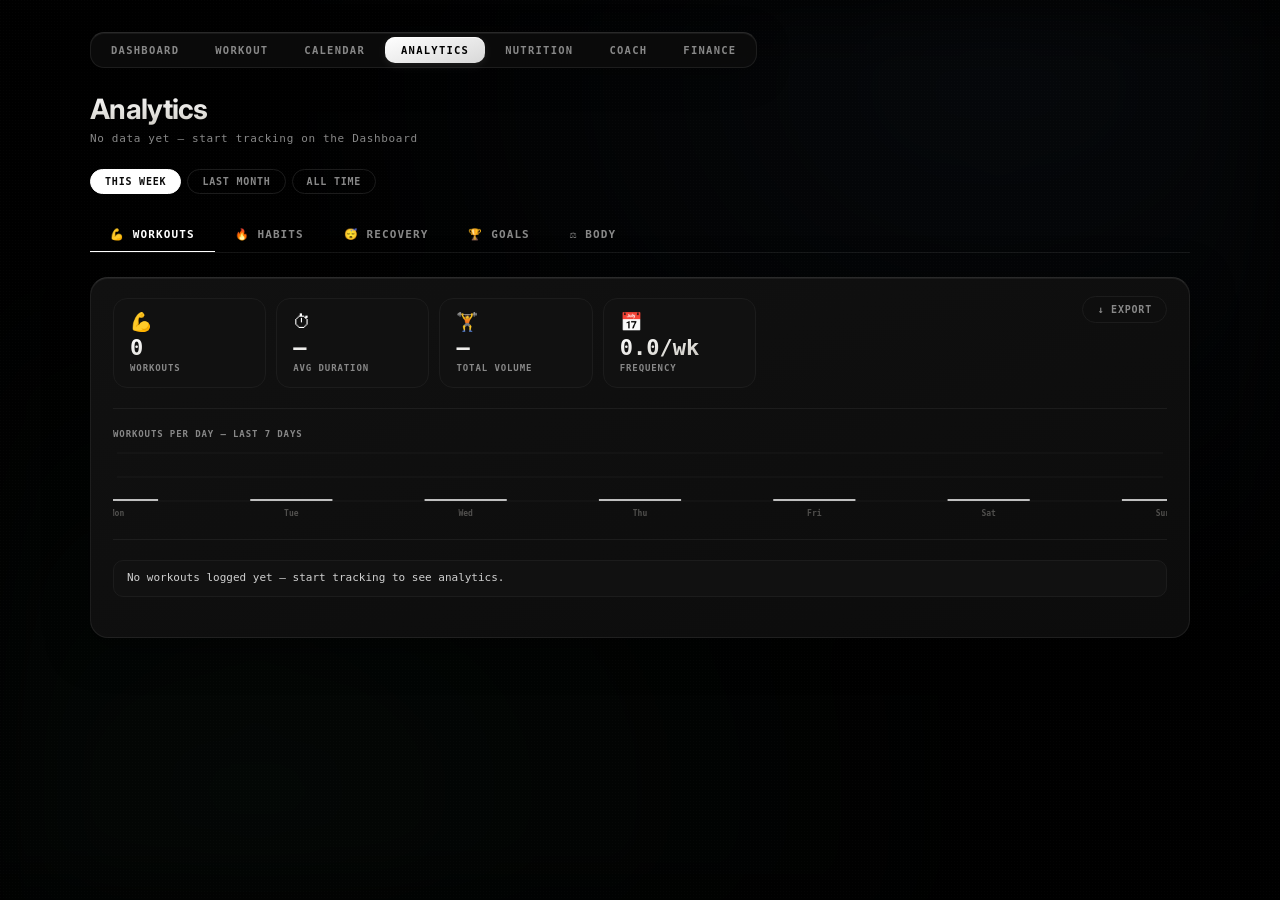
==== commit f6ec7497: "Premium design upgrade across all 7 pages Inter font, blue/green ambient glow, gradient cards with t" ====
--- a/analytics.html
+++ b/analytics.html
@@ -4,6 +4,9 @@
   <meta charset="UTF-8">
   <meta name="viewport" content="width=device-width, initial-scale=1.0">
   <title>Analytics — Chriss Dashboard</title>
+  <link rel="preconnect" href="https://fonts.googleapis.com">
+  <link rel="preconnect" href="https://fonts.gstatic.com" crossorigin>
+  <link href="https://fonts.googleapis.com/css2?family=Inter:ital,opsz,wght@0,14..32,300..900;1,14..32,300..900&display=swap" rel="stylesheet">
   <style>
     :root {
       --text-primary: #FFFFFF;
@@ -12,8 +15,11 @@
       --success: #FFFFFF;
       --warning: #FFC107;
       --danger: #FF6B6B;
-      --font-body: -apple-system, BlinkMacSystemFont, "Inter", "Segoe UI", Roboto, Helvetica, Arial, sans-serif;
+      --font-body: "Inter", -apple-system, BlinkMacSystemFont, "Segoe UI", Roboto, Helvetica, Arial, sans-serif;
       --font-mono: ui-monospace, "SF Mono", Menlo, Consolas, monospace;
+      --transition: 0.18s cubic-bezier(0.16,1,0.3,1);
+      --card-shadow: 0 1px 0 rgba(255,255,255,0.06) inset, 0 8px 40px rgba(0,0,0,0.55);
+      --radius-card: 18px;
     }
     *, *::before, *::after { box-sizing: border-box; margin: 0; padding: 0; }
 
@@ -30,8 +36,8 @@
       content: '';
       position: fixed; inset: 0;
       background:
-        radial-gradient(ellipse at 75% 12%, rgba(255,255,255,0.07) 0%, transparent 55%),
-        radial-gradient(ellipse at 20% 85%, rgba(180,180,200,0.06) 0%, transparent 60%);
+        radial-gradient(ellipse at 78% 8%, rgba(126,184,247,0.045) 0%, transparent 52%),
+        radial-gradient(ellipse at 20% 88%, rgba(107,227,164,0.03) 0%, transparent 52%);
       filter: blur(40px);
       pointer-events: none; z-index: 0;
       animation: wash-drift 36s ease-in-out infinite alternate;
@@ -55,20 +61,28 @@
 
     /* ===== NAV ===== */
     .site-nav {
-      display: flex; gap: 4px; margin-bottom: 22px;
-      background: #0E0E0E;
-      border: 1px solid #1C1C1C;
-      border-radius: 12px; padding: 4px;
+      display: flex; gap: 4px; margin-bottom: 24px;
+      background: rgba(12,12,12,0.85);
+      border: 1px solid rgba(255,255,255,0.08);
+      border-top-color: rgba(255,255,255,0.13);
+      border-radius: 14px; padding: 4px;
       width: fit-content; flex-wrap: wrap;
+      backdrop-filter: blur(16px);
+      -webkit-backdrop-filter: blur(16px);
+      box-shadow: 0 8px 32px rgba(0,0,0,0.4), 0 1px 0 rgba(255,255,255,0.06) inset;
     }
     .nav-link {
-      font-family: var(--font-mono); font-size: 11px; font-weight: 700;
+      font-family: var(--font-mono); font-size: 10.5px; font-weight: 700;
       letter-spacing: 0.12em; text-transform: uppercase; text-decoration: none;
-      color: var(--text-tertiary); padding: 7px 16px; border-radius: 9px;
-      transition: background 0.2s, color 0.2s; white-space: nowrap;
-    }
-    .nav-link:hover    { background: rgba(255,255,255,0.06); color: var(--text-primary); }
-    .nav-link.is-active { background: #FFFFFF; color: #000000; }
+      color: var(--text-tertiary); padding: 7px 16px; border-radius: 10px;
+      transition: background 0.18s cubic-bezier(0.16,1,0.3,1), color 0.18s cubic-bezier(0.16,1,0.3,1);
+    }
+    .nav-link:hover { background: rgba(255,255,255,0.07); color: var(--text-primary); }
+    .nav-link.is-active {
+      background: linear-gradient(160deg, #FFFFFF 0%, #D8D8D8 100%);
+      color: #000000;
+      box-shadow: 0 2px 10px rgba(255,255,255,0.18), 0 1px 0 rgba(255,255,255,0.5) inset;
+    }
 
     /* ===== TITLE ===== */
     .dash-title {
@@ -85,10 +99,12 @@
 
     /* ===== CARD ===== */
     .card {
-      background: #0E0E0E;
-      border: 1px solid #1C1C1C;
-      border-radius: 16px; padding: 20px 22px;
-      box-shadow: 0 4px 24px rgba(0,0,0,0.4);
+      background: linear-gradient(160deg, #111111 0%, #0C0C0C 100%);
+      border: 1px solid rgba(255,255,255,0.07);
+      border-top-color: rgba(255,255,255,0.12);
+      border-radius: 18px;
+      box-shadow: 0 1px 0 rgba(255,255,255,0.06) inset, 0 8px 40px rgba(0,0,0,0.55);
+      padding: 20px 22px;
     }
 
     /* ===== PERIOD FILTER ===== */
@@ -435,10 +451,12 @@
   const filtered = all.filter(w => w.date >= start);
   const total    = filtered.length;
   const avgDur   = total > 0 ? Math.round(filtered.reduce((s,w)=>s+(w.duration||0),0)/total) : 0;
+  const bwKg = (storeGet('lifeos_profile')||{}).weight || ((storeGet('lifeos_bodyweight')||[]).slice(-1)[0]||{}).w || 75;
+  const resolveWeight = w => String(w).trim().toUpperCase() === 'BW' ? bwKg : parseFloat(w);
   const totalVol = filtered.reduce((s,w) => {
     const sets = (w.exercises||[]).flatMap(e => e.sets||[]);
     return s + sets.reduce((sv,set) => {
-      const wt = parseFloat(set.weight); const r = parseInt(set.reps);
+      const wt = resolveWeight(set.weight); const r = parseInt(set.reps);
       return sv + (!isNaN(wt) && !isNaN(r) ? wt*r : 0);
     }, 0);
   }, 0);
@@ -463,7 +481,7 @@
   // Top exercises by 1RM (max weight × set)
   const exMap = {};
   all.forEach(w => (w.exercises||[]).forEach(ex => {
-    const maxW = Math.max(0, ...(ex.sets||[]).map(s=>s.weight||0));
+    const maxW = Math.max(0, ...(ex.sets||[]).map(s => resolveWeight(s.weight)).filter(v => !isNaN(v)));
     if (maxW > 0) exMap[ex.name] = Math.max(exMap[ex.name]||0, maxW);
   }));
   const topEx = Object.entries(exMap).sort((a,b)=>b[1]-a[1]).slice(0,5);
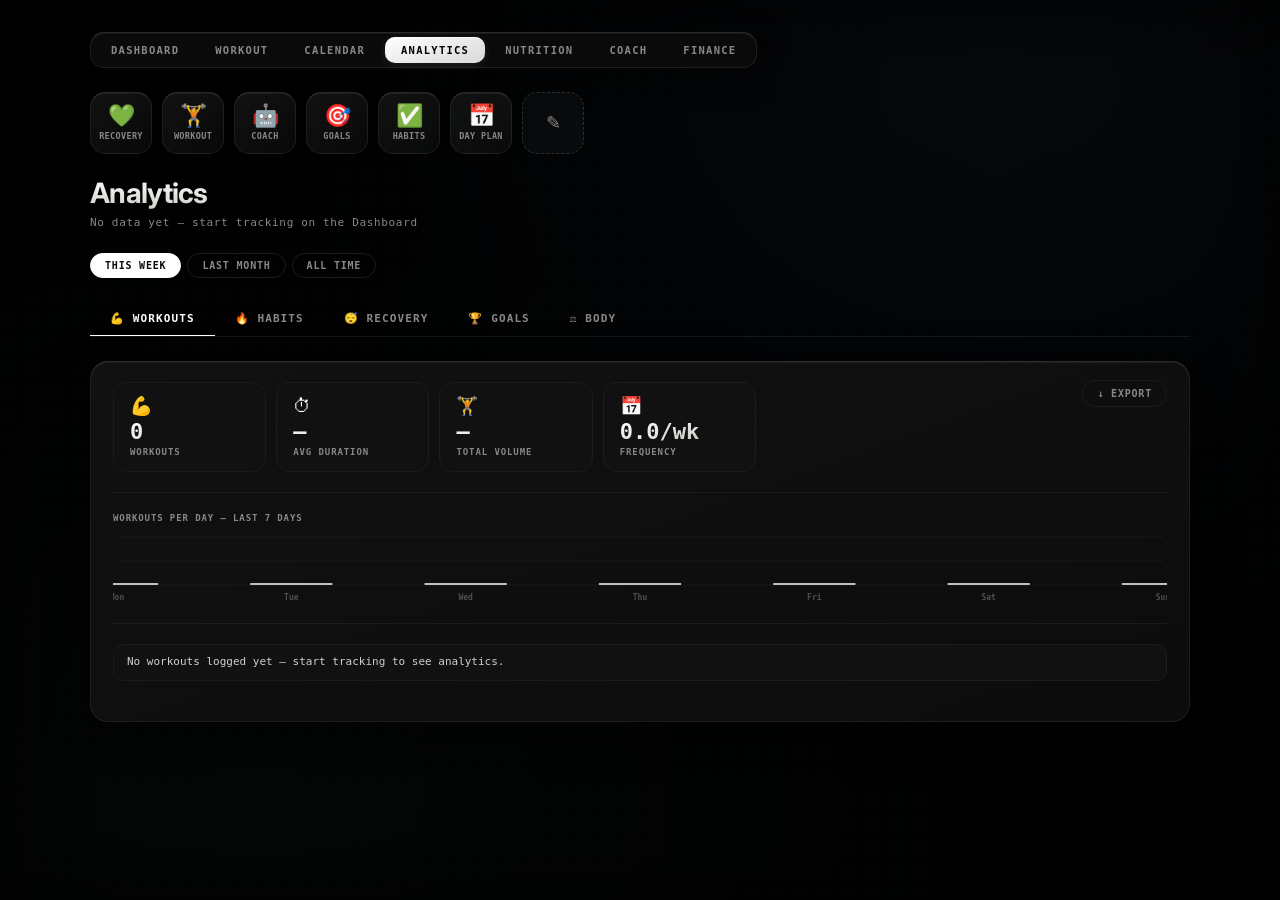
==== commit dc7544e4: "Quick launch dock: add to all 7 pages with cross-page navigation - Dock now appears on every page (w" ====
--- a/analytics.html
+++ b/analytics.html
@@ -268,6 +268,32 @@
     .bd-inj-tag { font-family:var(--font-mono); font-size:9px; font-weight:700; padding:2px 8px; border-radius:5px; white-space:nowrap; flex-shrink:0; }
     .bd-inj-tag.active   { background:rgba(255,107,107,.12); color:#FF6B6B; }
     .bd-inj-tag.resolved { background:rgba(107,227,164,.08); color:#6BE3A4; }
+
+    /* ── Quick Launch Dock ── */
+    .ql-dock { display:flex;gap:10px;margin:0 0 18px;overflow-x:auto;padding-bottom:4px;scrollbar-width:none; }
+    .ql-dock::-webkit-scrollbar { display:none; }
+    .ql-btn { flex-shrink:0;display:flex;flex-direction:column;align-items:center;justify-content:center;gap:5px;width:62px;height:62px;border-radius:15px;background:linear-gradient(145deg,rgba(255,255,255,0.07) 0%,rgba(255,255,255,0.03) 100%);border:1px solid rgba(255,255,255,0.08);border-top-color:rgba(255,255,255,0.13);box-shadow:0 4px 16px rgba(0,0,0,0.4),0 1px 0 rgba(255,255,255,0.06) inset;cursor:pointer;transition:transform 0.18s,box-shadow 0.18s,background 0.18s;padding:0;color:#fff;text-decoration:none;position:relative; }
+    .ql-btn:active { transform:scale(0.91); }
+    .ql-btn:hover { background:linear-gradient(145deg,rgba(255,255,255,0.11) 0%,rgba(255,255,255,0.05) 100%); }
+    .ql-btn-icon { font-size:22px;line-height:1; }
+    .ql-btn-label { font-family:ui-monospace,"SF Mono",Menlo,Consolas,monospace;font-size:8.5px;font-weight:700;letter-spacing:0.04em;text-transform:uppercase;color:#888;text-align:center;line-height:1.1;max-width:56px;overflow:hidden;white-space:nowrap;text-overflow:ellipsis; }
+    .ql-add-btn { flex-shrink:0;width:62px;height:62px;border-radius:15px;background:rgba(255,255,255,0.03);border:1.5px dashed rgba(255,255,255,0.15);display:flex;align-items:center;justify-content:center;font-size:22px;color:#888;cursor:pointer;transition:background 0.15s,border-color 0.15s; }
+    .ql-add-btn:hover { background:rgba(255,255,255,0.06);border-color:rgba(255,255,255,0.25); }
+    .ql-edit-mode .ql-btn { animation:ql-jiggle 0.45s ease-in-out infinite alternate; }
+    @keyframes ql-jiggle { 0%{transform:rotate(-1.5deg)} 100%{transform:rotate(1.5deg)} }
+    .ql-remove-badge { position:absolute;top:-6px;left:-6px;width:18px;height:18px;border-radius:50%;background:#FF6B6B;border:1.5px solid #000;display:flex;align-items:center;justify-content:center;font-size:11px;line-height:1;color:#fff;font-weight:700;cursor:pointer;z-index:2; }
+    .ql-modal-overlay { position:fixed;inset:0;background:rgba(0,0,0,0.7);display:flex;align-items:center;justify-content:center;z-index:999;backdrop-filter:blur(8px); }
+    .ql-modal { background:#111;border:1px solid rgba(255,255,255,0.12);border-top-color:rgba(255,255,255,0.2);border-radius:20px;padding:24px;width:min(360px,90vw);box-shadow:0 24px 80px rgba(0,0,0,0.8); }
+    .ql-modal-title { font-size:13px;font-weight:700;margin-bottom:16px;color:#fff; }
+    .ql-modal-grid { display:grid;grid-template-columns:repeat(3,1fr);gap:8px;max-height:55vh;overflow-y:auto;margin-bottom:16px; }
+    .ql-modal-option { display:flex;flex-direction:column;align-items:center;gap:4px;padding:10px 6px;border-radius:12px;cursor:pointer;background:rgba(255,255,255,0.04);border:1px solid transparent;transition:background 0.15s,border-color 0.15s; }
+    .ql-modal-option:hover { background:rgba(255,255,255,0.08);border-color:rgba(255,255,255,0.12); }
+    .ql-modal-option.selected { background:rgba(126,184,247,0.12);border-color:rgba(126,184,247,0.35); }
+    .ql-modal-opt-icon { font-size:20px; }
+    .ql-modal-opt-label { font-family:ui-monospace,"SF Mono",Menlo,Consolas,monospace;font-size:8px;font-weight:700;text-transform:uppercase;color:#ccc;text-align:center; }
+    .ql-modal-btns { display:flex;gap:8px;justify-content:flex-end; }
+    .ql-modal-cancel { background:none;border:1px solid rgba(255,255,255,0.15);color:#ccc;border-radius:10px;padding:8px 16px;font-size:12px;cursor:pointer; }
+    .ql-modal-save { background:linear-gradient(135deg,#7EB8F7,#5A9ED4);border:none;color:#000;border-radius:10px;padding:8px 16px;font-size:12px;font-weight:700;cursor:pointer; }
   </style>
   <link rel="stylesheet" href="premium.css">
 </head>
@@ -283,6 +309,7 @@
     <a href="coach.html"   class="nav-link">Coach</a>
     <a href="finance.html" class="nav-link">Finance</a>
   </nav>
+  <div class="ql-dock" id="qlDock"></div>
 
   <h1 class="dash-title">Analytics</h1>
   <div class="dash-sub" id="dashSub">Loading your data…</div>
@@ -807,12 +834,12 @@
     const score  = rec.recoveryScore != null ? rec.recoveryScore : null;
     const temp   = rec.bodyTemp != null ? rec.bodyTemp : null;
 
-    if (sleep  != null) grid.appendChild(tile('😴', sleep+'h',   'Søvn',         sleep>=7?'God nat':'Kort søvn', cls(sleep, 5, 7)));
-    if (stress != null) grid.appendChild(tile('🧠', stress+'/100','Stress',        stress<=30?'Lav':stress<=60?'Moderat':'Høj', clsInv(stress, 70, 40)));
-    if (score  != null) grid.appendChild(tile('💚', score+'%',   'Recovery Score',score>=70?'Klar til træning':'Brug hvile', cls(score, 40, 70)));
+    if (sleep  != null) grid.appendChild(tile('😴', sleep+'h',   'Sleep',         sleep>=7?'Good sleep':'Too short', cls(sleep, 5, 7)));
+    if (stress != null) grid.appendChild(tile('🧠', stress+'/100','Stress',        stress<=30?'Low':stress<=60?'Moderate':'High', clsInv(stress, 70, 40)));
+    if (score  != null) grid.appendChild(tile('💚', score+'%',   'Recovery Score',score>=70?'Ready to train':'Needs rest', cls(score, 40, 70)));
     if (temp   != null) {
       const tc = temp >= 37.5 ? 'bad' : temp >= 37.2 ? 'mid' : 'good';
-      grid.appendChild(tile('🌡', temp+'°C', 'Kropstemperatur', temp < 37.5 ? 'Normal' : 'Forhøjet', tc));
+      grid.appendChild(tile('🌡', temp+'°C', 'Body Temp', temp < 37.5 ? 'Normal' : 'Elevated', tc));
     }
   }
 
@@ -827,8 +854,8 @@
     const recovery = gar.recovery != null ? gar.recovery : null;
     const snapshot = gar.snapshot != null ? gar.snapshot : null;
 
-    if (rhr      != null) grid.appendChild(tile('❤️', rhr+'bpm',      'Resting HR',       rhr<=55?'Fremragende':rhr<=65?'God':'Høj', clsInv(rhr, 75, 65)));
-    if (battery  != null) grid.appendChild(tile('🔋', battery+'%',    'Body Battery',     battery>=70?'Høj energi':battery>=40?'Moderat':'Lav energi', cls(battery, 40, 70)));
+    if (rhr      != null) grid.appendChild(tile('❤️', rhr+'bpm',      'Resting HR',       rhr<=55?'Excellent':rhr<=65?'Good':'High', clsInv(rhr, 75, 65)));
+    if (battery  != null) grid.appendChild(tile('🔋', battery+'%',    'Body Battery',     battery>=70?'High energy':battery>=40?'Moderate':'Low energy', cls(battery, 40, 70)));
     if (hrv      != null) {
       const hrvStr = typeof hrv === 'string';
       const hrvDisp = hrvStr ? hrv : hrv+'ms';
@@ -836,15 +863,15 @@
       const hrvc = hrvStr
         ? (harvGood.includes(hrv.toLowerCase()) ? 'good' : hrv.toLowerCase()==='fair'||hrv.toLowerCase()==='moderat' ? 'mid' : 'bad')
         : cls(hrv, 30, 50);
-      const hrvSub = hrvStr ? '' : hrv>=60?'Fremragende':hrv>=40?'God':'Lav';
+      const hrvSub = hrvStr ? '' : hrv>=60?'Excellent':hrv>=40?'Good':'Low';
       grid.appendChild(tile('📊', hrvDisp, 'HRV', hrvSub, hrvc));
     }
     if (steps    != null) {
       const sk = Math.round(steps/100)/10;
-      grid.appendChild(tile('👟', sk+'k',          'Skridt',           steps>=10000?'Mål nået':'Under mål', cls(steps, 5000, 10000)));
+      grid.appendChild(tile('👟', sk+'k',          'Steps',            steps>=10000?'Goal reached':'Under goal', cls(steps, 5000, 10000)));
     }
     if (resp     != null) grid.appendChild(tile('🌬', resp+' rpm',     'Respiration',      resp>=12&&resp<=20?'Normal':'Unormal', resp>=12&&resp<=20?'good':'mid'));
-    if (spo2     != null) grid.appendChild(tile('🩸', spo2+'%',       'Pulse Ox',         spo2>=97?'Fremragende':spo2>=95?'Normal':'Lav', cls(spo2, 95, 97)));
+    if (spo2     != null) grid.appendChild(tile('🩸', spo2+'%',       'Pulse Ox',         spo2>=97?'Excellent':spo2>=95?'Normal':'Low', cls(spo2, 95, 97)));
     if (health   != null) {
       const healthGood = ['excellent','good','fremragende'];
       const hc = typeof health === 'string'
@@ -945,19 +972,19 @@
   const bm = calculateBodyStats();
   const mg = document.getElementById('bd-metrics'); mg.innerHTML = '';
 
-  mg.appendChild(mkMetric('⚖️', bm.latest ? bm.latest.w+'kg' : '—', 'Nuværende Vægt',
-    bm.latest ? formatDate(bm.latest.date) : 'Ingen data', null));
-  mg.appendChild(mkMetric('🎯', bm.goal+'kg', 'Mål',
+  mg.appendChild(mkMetric('⚖️', bm.latest ? bm.latest.w+'kg' : '—', 'Current Weight',
+    bm.latest ? formatDate(bm.latest.date) : 'No data', null));
+  mg.appendChild(mkMetric('🎯', bm.goal+'kg', 'Goal',
     bm.latest ? (bm.latest.w > bm.goal
-      ? '-'+Math.round((bm.latest.w - bm.goal)*10)/10+'kg til mål'
-      : '✓ Nået!') : '—', null));
+      ? '-'+Math.round((bm.latest.w - bm.goal)*10)/10+'kg to go'
+      : '✓ Reached!') : '—', null));
   mg.appendChild(mkMetric('📊',
     bm.change !== null ? (bm.change >= 0 ? '+' : '')+bm.change+'kg' : '—',
-    '30-dages ændring', null, null));
-  mg.appendChild(mkMetric('💧', bm.todayWater+'/8', 'Vand i dag',
-    bm.waterAvg ? 'gns. '+bm.waterAvg+' glas/dag' : null, null));
+    '30-day change', null, null));
+  mg.appendChild(mkMetric('💧', bm.todayWater+'/8', 'Water today',
+    bm.waterAvg ? 'avg. '+bm.waterAvg+' glasses/day' : null, null));
   if (bm.activeInj.length > 0)
-    mg.appendChild(mkMetric('🩹', bm.activeInj.length, 'Aktive skader', null, null));
+    mg.appendChild(mkMetric('🩹', bm.activeInj.length, 'Active injuries', null, null));
 
   // Bodyweight canvas chart
   setTimeout(() => {
@@ -1039,11 +1066,11 @@
     }
     const toGoal = Math.round((bm.goal - bm.latest.w)*10)/10;
     if (toGoal <= 0) ins.push({ text:'Du har nået dit vægtemål på '+bm.goal+'kg!', type:'good' });
-    else             ins.push({ text:'Mangler '+toGoal+'kg til mål ('+bm.goal+'kg).', type:'info' });
+    else             ins.push({ text:toGoal+'kg remaining to goal ('+bm.goal+'kg).', type:'info' });
   }
   if (bm.waterAvg !== null) {
-    if (parseFloat(bm.waterAvg) >= 7) ins.push({ text:'God vandindtagelse — gns. '+bm.waterAvg+' glas/dag.', type:'good' });
-    else                               ins.push({ text:'Vandindtagelse kan forbedres — gns. '+bm.waterAvg+' glas/dag. Sigt efter 8.', type:'warn' });
+    if (parseFloat(bm.waterAvg) >= 7) ins.push({ text:'Good hydration — avg. '+bm.waterAvg+' glasses/day.', type:'good' });
+    else                               ins.push({ text:'Hydration could improve — avg. '+bm.waterAvg+' glasses/day. Target 8.', type:'warn' });
   }
   if (bm.activeInj.length > 0)
     ins.push({ text:bm.activeInj.length+' aktive skader/ømheder — tag højde for dem i træningen.', type:'warn' });
@@ -1127,6 +1154,77 @@
 // Initial render
 updateDashSub();
 renderTab('workouts');
+
+// ==================== QUICK LAUNCH DOCK ====================
+(function() {
+  const ALL_SHORTCUTS = [
+    { key:'page-dashboard',type:'page',href:'index.html',    icon:'🏠',label:'Dashboard' },
+    { key:'page-workout',  type:'page',href:'workout.html',  icon:'🏋️',label:'Workout' },
+    { key:'page-coach',    type:'page',href:'coach.html',    icon:'🤖',label:'Coach' },
+    { key:'page-calendar', type:'page',href:'calendar.html', icon:'📆',label:'Calendar' },
+    { key:'page-analytics',type:'page',href:'analytics.html',icon:'📊',label:'Analytics' },
+    { key:'page-nutrition',type:'page',href:'nutrition.html',icon:'🥗',label:'Nutrition' },
+    { key:'page-finance',  type:'page',href:'finance.html',  icon:'💰',label:'Finance' },
+    { key:'sec-recovery',  type:'section',sectionId:'sec-recovery',       icon:'💚',label:'Recovery' },
+    { key:'sec-goals',     type:'section',sectionId:'sec-goals',          icon:'🎯',label:'Goals' },
+    { key:'sec-habits',    type:'section',sectionId:'sec-habits',         icon:'✅',label:'Habits' },
+    { key:'sec-dayplan',   type:'section',sectionId:'dayPlanSection',     icon:'📅',label:'Day Plan' },
+    { key:'sec-insights',  type:'section',sectionId:'sec-insights',       icon:'🧠',label:'AI' },
+    { key:'sec-circadian', type:'section',sectionId:'circadianSection',   icon:'🌙',label:'Circadian' },
+    { key:'sec-recs',      type:'section',sectionId:'sec-recommendations',icon:'⚡',label:'Recs' },
+    { key:'sec-weight',    type:'section',sectionId:'sec-bodyweight',     icon:'⚖️',label:'Weight' },
+    { key:'sec-alarm',     type:'section',sectionId:'sleepAlarmSection',  icon:'⏰',label:'Alarm' },
+    { key:'sec-profile',   type:'section',sectionId:'sec-profile',        icon:'👤',label:'Profile' },
+  ];
+  const STORAGE_KEY = 'lifeos_ql_shortcuts';
+  const DEFAULT_KEYS = ['sec-recovery','page-workout','page-coach','sec-goals','sec-habits','sec-dayplan'];
+  let shortcuts = (function(){ try{ return JSON.parse(localStorage.getItem(STORAGE_KEY))||DEFAULT_KEYS; }catch(e){ return DEFAULT_KEYS; } })();
+  let editMode = false; let editingIndex = null;
+  function saveShortcuts(){ try{ localStorage.setItem(STORAGE_KEY,JSON.stringify(shortcuts)); }catch(e){} }
+  function handleClick(sc){ if(sc.type==='page'){ window.location.href=sc.href; } else { const el=document.getElementById(sc.sectionId); if(el){ window.scrollTo({top:el.getBoundingClientRect().top+window.scrollY-16,behavior:'smooth'}); } else { window.location.href='index.html#'+sc.sectionId; } } }
+  function renderDock(){
+    const dock=document.getElementById('qlDock'); if(!dock) return;
+    dock.innerHTML=''; if(editMode) dock.classList.add('ql-edit-mode'); else dock.classList.remove('ql-edit-mode');
+    shortcuts.forEach((key,i)=>{
+      const sc=ALL_SHORTCUTS.find(s=>s.key===key); if(!sc) return;
+      const btn=document.createElement('button'); btn.className='ql-btn'; btn.title=sc.label;
+      btn.innerHTML=`<span class="ql-btn-icon">${sc.icon}</span><span class="ql-btn-label">${sc.label}</span>`;
+      if(editMode){
+        const rm=document.createElement('span'); rm.className='ql-remove-badge'; rm.textContent='−';
+        rm.addEventListener('click',e=>{e.stopPropagation();shortcuts.splice(i,1);saveShortcuts();renderDock();});
+        btn.appendChild(rm); btn.addEventListener('click',()=>{editingIndex=i;showModal(key);});
+      } else { btn.addEventListener('click',()=>handleClick(sc)); }
+      dock.appendChild(btn);
+    });
+    const addBtn=document.createElement('button'); addBtn.className='ql-add-btn';
+    addBtn.title=editMode?'Add shortcut':'Customise'; addBtn.textContent=editMode?'+':'✎';
+    if(!editMode) addBtn.style.fontSize='18px';
+    addBtn.addEventListener('click',()=>{ if(!editMode){editMode=true;renderDock();} else{editingIndex=null;showModal(null);} });
+    dock.appendChild(addBtn);
+    if(editMode){
+      const doneBtn=document.createElement('button'); doneBtn.className='ql-add-btn';
+      doneBtn.style.cssText='font-size:11px;font-weight:700;font-family:ui-monospace,monospace;color:#7EB8F7;border-color:rgba(126,184,247,0.35);background:rgba(126,184,247,0.07);';
+      doneBtn.textContent='Done'; doneBtn.addEventListener('click',()=>{editMode=false;renderDock();}); dock.appendChild(doneBtn);
+    }
+  }
+  function showModal(currentKey){
+    const overlay=document.createElement('div'); overlay.className='ql-modal-overlay';
+    const modal=document.createElement('div'); modal.className='ql-modal';
+    modal.innerHTML=`<div class="ql-modal-title">${editingIndex!==null?'Change shortcut':'Add shortcut'}</div><div class="ql-modal-grid" id="qlModalGrid"></div><div class="ql-modal-btns"><button class="ql-modal-cancel">Cancel</button><button class="ql-modal-save">Save</button></div>`;
+    overlay.appendChild(modal); document.body.appendChild(overlay);
+    let selected=currentKey; const grid=modal.querySelector('#qlModalGrid');
+    ALL_SHORTCUTS.forEach(sc=>{
+      const opt=document.createElement('div'); opt.className='ql-modal-option'+(sc.key===selected?' selected':'');
+      opt.innerHTML=`<span class="ql-modal-opt-icon">${sc.icon}</span><span class="ql-modal-opt-label">${sc.label}</span>`;
+      opt.addEventListener('click',()=>{grid.querySelectorAll('.ql-modal-option').forEach(o=>o.classList.remove('selected'));opt.classList.add('selected');selected=sc.key;});
+      grid.appendChild(opt);
+    });
+    modal.querySelector('.ql-modal-cancel').addEventListener('click',()=>overlay.remove());
+    modal.querySelector('.ql-modal-save').addEventListener('click',()=>{ if(!selected){overlay.remove();return;} if(editingIndex!==null) shortcuts[editingIndex]=selected; else if(!shortcuts.includes(selected)) shortcuts.push(selected); saveShortcuts();overlay.remove();renderDock(); });
+    overlay.addEventListener('click',e=>{if(e.target===overlay)overlay.remove();});
+  }
+  renderDock();
+})();
 </script>
 </body>
 </html>
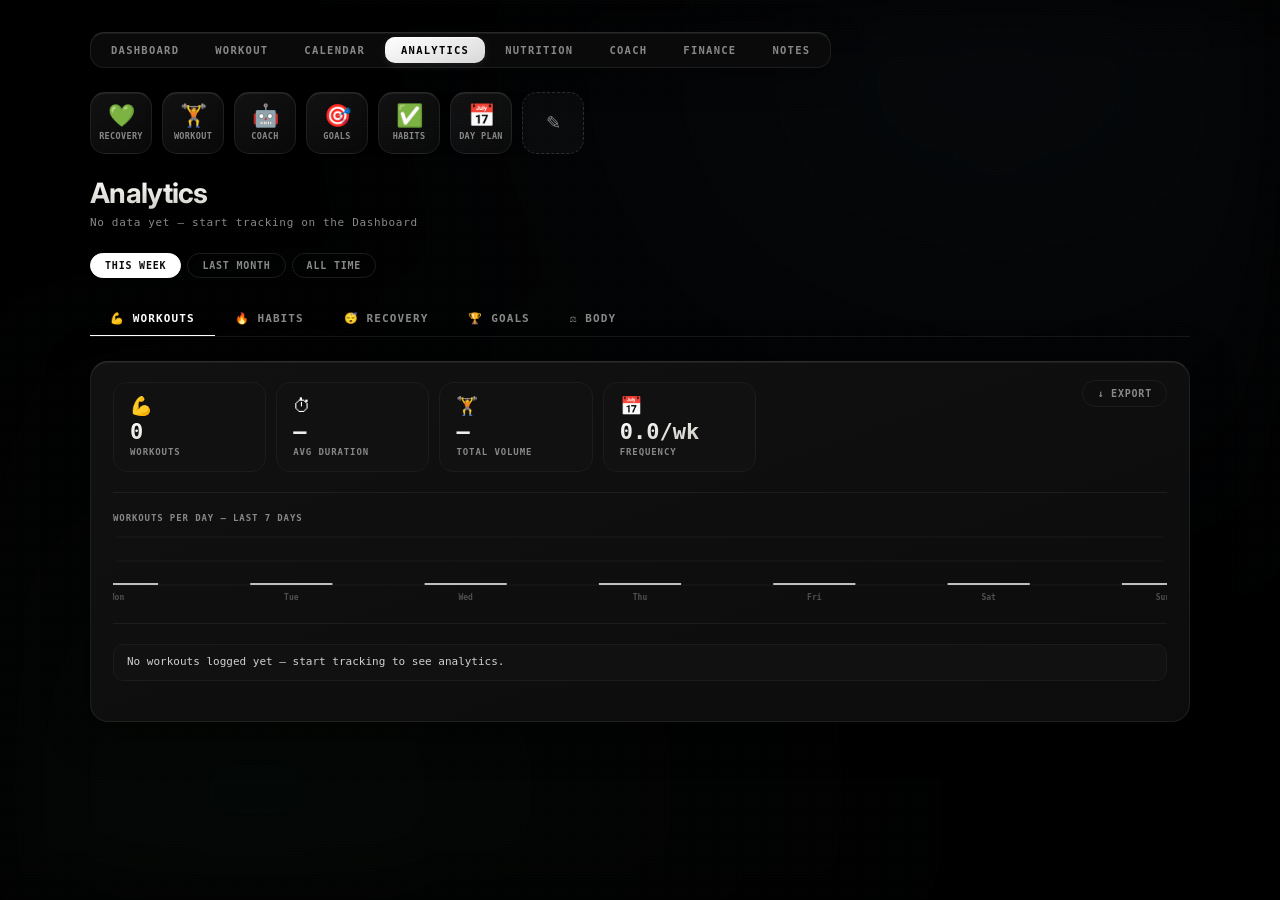
==== commit 26c8f078: "Add Notes with AI page and update nav/dock across all pages - New notes.html: collections-based note" ====
--- a/analytics.html
+++ b/analytics.html
@@ -308,6 +308,7 @@
     <a href="nutrition.html" class="nav-link">Nutrition</a>
     <a href="coach.html"   class="nav-link">Coach</a>
     <a href="finance.html" class="nav-link">Finance</a>
+    <a href="notes.html" class="nav-link">Notes</a>
   </nav>
   <div class="ql-dock" id="qlDock"></div>
 
@@ -1165,6 +1166,7 @@
     { key:'page-analytics',type:'page',href:'analytics.html',icon:'📊',label:'Analytics' },
     { key:'page-nutrition',type:'page',href:'nutrition.html',icon:'🥗',label:'Nutrition' },
     { key:'page-finance',  type:'page',href:'finance.html',  icon:'💰',label:'Finance' },
+    { key:'page-notes',    type:'page',href:'notes.html',    icon:'📝',label:'Notes' },
     { key:'sec-recovery',  type:'section',sectionId:'sec-recovery',       icon:'💚',label:'Recovery' },
     { key:'sec-goals',     type:'section',sectionId:'sec-goals',          icon:'🎯',label:'Goals' },
     { key:'sec-habits',    type:'section',sectionId:'sec-habits',         icon:'✅',label:'Habits' },
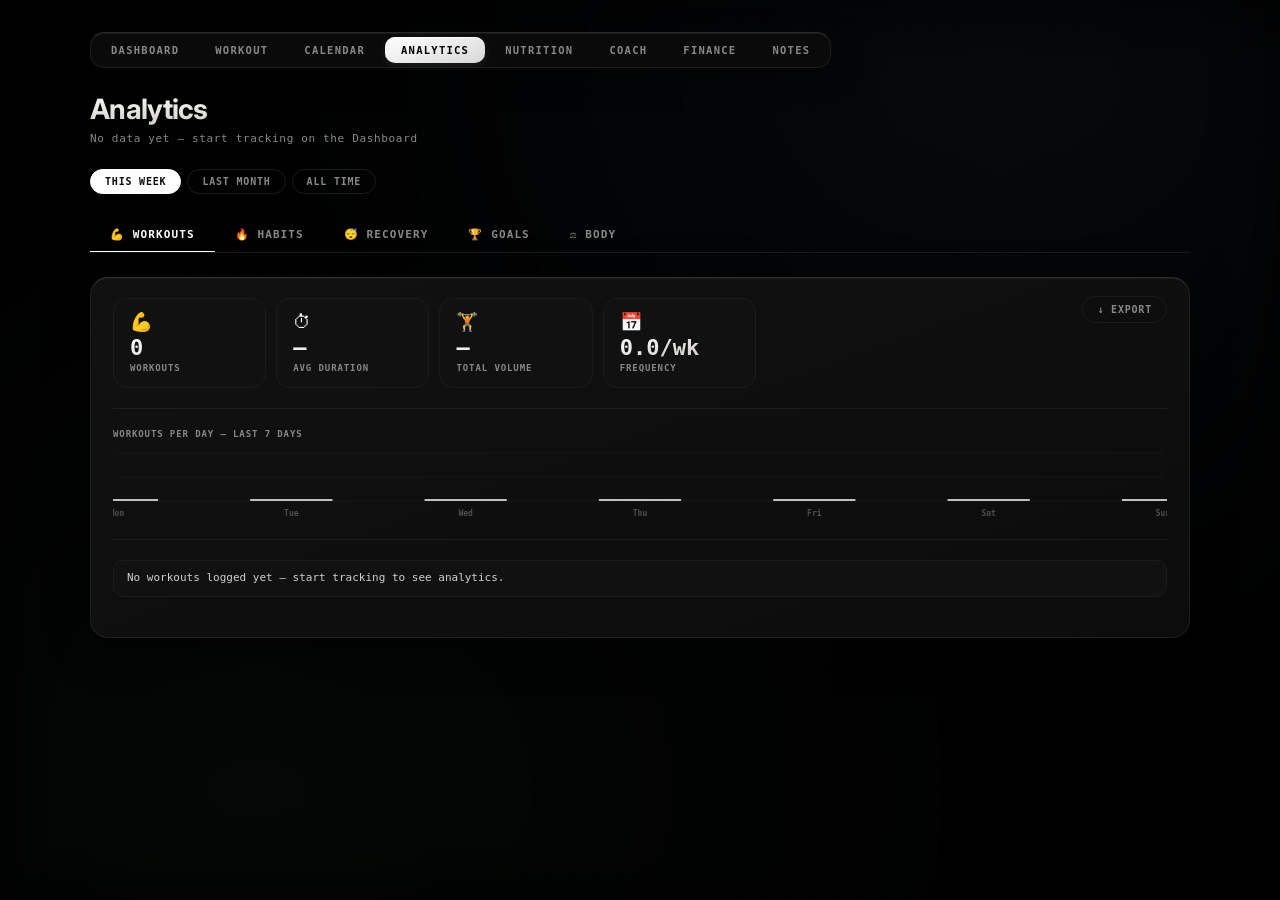
==== commit 14f80a0c: "Remove quick launch dock from all pages except Dashboard Co-Authored-By: Claude Sonnet 4.6 <noreply@" ====
--- a/analytics.html
+++ b/analytics.html
@@ -269,31 +269,6 @@
     .bd-inj-tag.active   { background:rgba(255,107,107,.12); color:#FF6B6B; }
     .bd-inj-tag.resolved { background:rgba(107,227,164,.08); color:#6BE3A4; }
 
-    /* ── Quick Launch Dock ── */
-    .ql-dock { display:flex;gap:10px;margin:0 0 18px;overflow-x:auto;padding-bottom:4px;scrollbar-width:none; }
-    .ql-dock::-webkit-scrollbar { display:none; }
-    .ql-btn { flex-shrink:0;display:flex;flex-direction:column;align-items:center;justify-content:center;gap:5px;width:62px;height:62px;border-radius:15px;background:linear-gradient(145deg,rgba(255,255,255,0.07) 0%,rgba(255,255,255,0.03) 100%);border:1px solid rgba(255,255,255,0.08);border-top-color:rgba(255,255,255,0.13);box-shadow:0 4px 16px rgba(0,0,0,0.4),0 1px 0 rgba(255,255,255,0.06) inset;cursor:pointer;transition:transform 0.18s,box-shadow 0.18s,background 0.18s;padding:0;color:#fff;text-decoration:none;position:relative; }
-    .ql-btn:active { transform:scale(0.91); }
-    .ql-btn:hover { background:linear-gradient(145deg,rgba(255,255,255,0.11) 0%,rgba(255,255,255,0.05) 100%); }
-    .ql-btn-icon { font-size:22px;line-height:1; }
-    .ql-btn-label { font-family:ui-monospace,"SF Mono",Menlo,Consolas,monospace;font-size:8.5px;font-weight:700;letter-spacing:0.04em;text-transform:uppercase;color:#888;text-align:center;line-height:1.1;max-width:56px;overflow:hidden;white-space:nowrap;text-overflow:ellipsis; }
-    .ql-add-btn { flex-shrink:0;width:62px;height:62px;border-radius:15px;background:rgba(255,255,255,0.03);border:1.5px dashed rgba(255,255,255,0.15);display:flex;align-items:center;justify-content:center;font-size:22px;color:#888;cursor:pointer;transition:background 0.15s,border-color 0.15s; }
-    .ql-add-btn:hover { background:rgba(255,255,255,0.06);border-color:rgba(255,255,255,0.25); }
-    .ql-edit-mode .ql-btn { animation:ql-jiggle 0.45s ease-in-out infinite alternate; }
-    @keyframes ql-jiggle { 0%{transform:rotate(-1.5deg)} 100%{transform:rotate(1.5deg)} }
-    .ql-remove-badge { position:absolute;top:-6px;left:-6px;width:18px;height:18px;border-radius:50%;background:#FF6B6B;border:1.5px solid #000;display:flex;align-items:center;justify-content:center;font-size:11px;line-height:1;color:#fff;font-weight:700;cursor:pointer;z-index:2; }
-    .ql-modal-overlay { position:fixed;inset:0;background:rgba(0,0,0,0.7);display:flex;align-items:center;justify-content:center;z-index:999;backdrop-filter:blur(8px); }
-    .ql-modal { background:#111;border:1px solid rgba(255,255,255,0.12);border-top-color:rgba(255,255,255,0.2);border-radius:20px;padding:24px;width:min(360px,90vw);box-shadow:0 24px 80px rgba(0,0,0,0.8); }
-    .ql-modal-title { font-size:13px;font-weight:700;margin-bottom:16px;color:#fff; }
-    .ql-modal-grid { display:grid;grid-template-columns:repeat(3,1fr);gap:8px;max-height:55vh;overflow-y:auto;margin-bottom:16px; }
-    .ql-modal-option { display:flex;flex-direction:column;align-items:center;gap:4px;padding:10px 6px;border-radius:12px;cursor:pointer;background:rgba(255,255,255,0.04);border:1px solid transparent;transition:background 0.15s,border-color 0.15s; }
-    .ql-modal-option:hover { background:rgba(255,255,255,0.08);border-color:rgba(255,255,255,0.12); }
-    .ql-modal-option.selected { background:rgba(126,184,247,0.12);border-color:rgba(126,184,247,0.35); }
-    .ql-modal-opt-icon { font-size:20px; }
-    .ql-modal-opt-label { font-family:ui-monospace,"SF Mono",Menlo,Consolas,monospace;font-size:8px;font-weight:700;text-transform:uppercase;color:#ccc;text-align:center; }
-    .ql-modal-btns { display:flex;gap:8px;justify-content:flex-end; }
-    .ql-modal-cancel { background:none;border:1px solid rgba(255,255,255,0.15);color:#ccc;border-radius:10px;padding:8px 16px;font-size:12px;cursor:pointer; }
-    .ql-modal-save { background:linear-gradient(135deg,#7EB8F7,#5A9ED4);border:none;color:#000;border-radius:10px;padding:8px 16px;font-size:12px;font-weight:700;cursor:pointer; }
   </style>
   <link rel="stylesheet" href="premium.css">
 </head>
@@ -310,7 +285,6 @@
     <a href="finance.html" class="nav-link">Finance</a>
     <a href="notes.html" class="nav-link">Notes</a>
   </nav>
-  <div class="ql-dock" id="qlDock"></div>
 
   <h1 class="dash-title">Analytics</h1>
   <div class="dash-sub" id="dashSub">Loading your data…</div>
@@ -1156,77 +1130,6 @@
 updateDashSub();
 renderTab('workouts');
 
-// ==================== QUICK LAUNCH DOCK ====================
-(function() {
-  const ALL_SHORTCUTS = [
-    { key:'page-dashboard',type:'page',href:'index.html',    icon:'🏠',label:'Dashboard' },
-    { key:'page-workout',  type:'page',href:'workout.html',  icon:'🏋️',label:'Workout' },
-    { key:'page-coach',    type:'page',href:'coach.html',    icon:'🤖',label:'Coach' },
-    { key:'page-calendar', type:'page',href:'calendar.html', icon:'📆',label:'Calendar' },
-    { key:'page-analytics',type:'page',href:'analytics.html',icon:'📊',label:'Analytics' },
-    { key:'page-nutrition',type:'page',href:'nutrition.html',icon:'🥗',label:'Nutrition' },
-    { key:'page-finance',  type:'page',href:'finance.html',  icon:'💰',label:'Finance' },
-    { key:'page-notes',    type:'page',href:'notes.html',    icon:'📝',label:'Notes' },
-    { key:'sec-recovery',  type:'section',sectionId:'sec-recovery',       icon:'💚',label:'Recovery' },
-    { key:'sec-goals',     type:'section',sectionId:'sec-goals',          icon:'🎯',label:'Goals' },
-    { key:'sec-habits',    type:'section',sectionId:'sec-habits',         icon:'✅',label:'Habits' },
-    { key:'sec-dayplan',   type:'section',sectionId:'dayPlanSection',     icon:'📅',label:'Day Plan' },
-    { key:'sec-insights',  type:'section',sectionId:'sec-insights',       icon:'🧠',label:'AI' },
-    { key:'sec-circadian', type:'section',sectionId:'circadianSection',   icon:'🌙',label:'Circadian' },
-    { key:'sec-recs',      type:'section',sectionId:'sec-recommendations',icon:'⚡',label:'Recs' },
-    { key:'sec-weight',    type:'section',sectionId:'sec-bodyweight',     icon:'⚖️',label:'Weight' },
-    { key:'sec-alarm',     type:'section',sectionId:'sleepAlarmSection',  icon:'⏰',label:'Alarm' },
-    { key:'sec-profile',   type:'section',sectionId:'sec-profile',        icon:'👤',label:'Profile' },
-  ];
-  const STORAGE_KEY = 'lifeos_ql_shortcuts';
-  const DEFAULT_KEYS = ['sec-recovery','page-workout','page-coach','sec-goals','sec-habits','sec-dayplan'];
-  let shortcuts = (function(){ try{ return JSON.parse(localStorage.getItem(STORAGE_KEY))||DEFAULT_KEYS; }catch(e){ return DEFAULT_KEYS; } })();
-  let editMode = false; let editingIndex = null;
-  function saveShortcuts(){ try{ localStorage.setItem(STORAGE_KEY,JSON.stringify(shortcuts)); }catch(e){} }
-  function handleClick(sc){ if(sc.type==='page'){ window.location.href=sc.href; } else { const el=document.getElementById(sc.sectionId); if(el){ window.scrollTo({top:el.getBoundingClientRect().top+window.scrollY-16,behavior:'smooth'}); } else { window.location.href='index.html#'+sc.sectionId; } } }
-  function renderDock(){
-    const dock=document.getElementById('qlDock'); if(!dock) return;
-    dock.innerHTML=''; if(editMode) dock.classList.add('ql-edit-mode'); else dock.classList.remove('ql-edit-mode');
-    shortcuts.forEach((key,i)=>{
-      const sc=ALL_SHORTCUTS.find(s=>s.key===key); if(!sc) return;
-      const btn=document.createElement('button'); btn.className='ql-btn'; btn.title=sc.label;
-      btn.innerHTML=`<span class="ql-btn-icon">${sc.icon}</span><span class="ql-btn-label">${sc.label}</span>`;
-      if(editMode){
-        const rm=document.createElement('span'); rm.className='ql-remove-badge'; rm.textContent='−';
-        rm.addEventListener('click',e=>{e.stopPropagation();shortcuts.splice(i,1);saveShortcuts();renderDock();});
-        btn.appendChild(rm); btn.addEventListener('click',()=>{editingIndex=i;showModal(key);});
-      } else { btn.addEventListener('click',()=>handleClick(sc)); }
-      dock.appendChild(btn);
-    });
-    const addBtn=document.createElement('button'); addBtn.className='ql-add-btn';
-    addBtn.title=editMode?'Add shortcut':'Customise'; addBtn.textContent=editMode?'+':'✎';
-    if(!editMode) addBtn.style.fontSize='18px';
-    addBtn.addEventListener('click',()=>{ if(!editMode){editMode=true;renderDock();} else{editingIndex=null;showModal(null);} });
-    dock.appendChild(addBtn);
-    if(editMode){
-      const doneBtn=document.createElement('button'); doneBtn.className='ql-add-btn';
-      doneBtn.style.cssText='font-size:11px;font-weight:700;font-family:ui-monospace,monospace;color:#7EB8F7;border-color:rgba(126,184,247,0.35);background:rgba(126,184,247,0.07);';
-      doneBtn.textContent='Done'; doneBtn.addEventListener('click',()=>{editMode=false;renderDock();}); dock.appendChild(doneBtn);
-    }
-  }
-  function showModal(currentKey){
-    const overlay=document.createElement('div'); overlay.className='ql-modal-overlay';
-    const modal=document.createElement('div'); modal.className='ql-modal';
-    modal.innerHTML=`<div class="ql-modal-title">${editingIndex!==null?'Change shortcut':'Add shortcut'}</div><div class="ql-modal-grid" id="qlModalGrid"></div><div class="ql-modal-btns"><button class="ql-modal-cancel">Cancel</button><button class="ql-modal-save">Save</button></div>`;
-    overlay.appendChild(modal); document.body.appendChild(overlay);
-    let selected=currentKey; const grid=modal.querySelector('#qlModalGrid');
-    ALL_SHORTCUTS.forEach(sc=>{
-      const opt=document.createElement('div'); opt.className='ql-modal-option'+(sc.key===selected?' selected':'');
-      opt.innerHTML=`<span class="ql-modal-opt-icon">${sc.icon}</span><span class="ql-modal-opt-label">${sc.label}</span>`;
-      opt.addEventListener('click',()=>{grid.querySelectorAll('.ql-modal-option').forEach(o=>o.classList.remove('selected'));opt.classList.add('selected');selected=sc.key;});
-      grid.appendChild(opt);
-    });
-    modal.querySelector('.ql-modal-cancel').addEventListener('click',()=>overlay.remove());
-    modal.querySelector('.ql-modal-save').addEventListener('click',()=>{ if(!selected){overlay.remove();return;} if(editingIndex!==null) shortcuts[editingIndex]=selected; else if(!shortcuts.includes(selected)) shortcuts.push(selected); saveShortcuts();overlay.remove();renderDock(); });
-    overlay.addEventListener('click',e=>{if(e.target===overlay)overlay.remove();});
-  }
-  renderDock();
-})();
 </script>
 </body>
 </html>
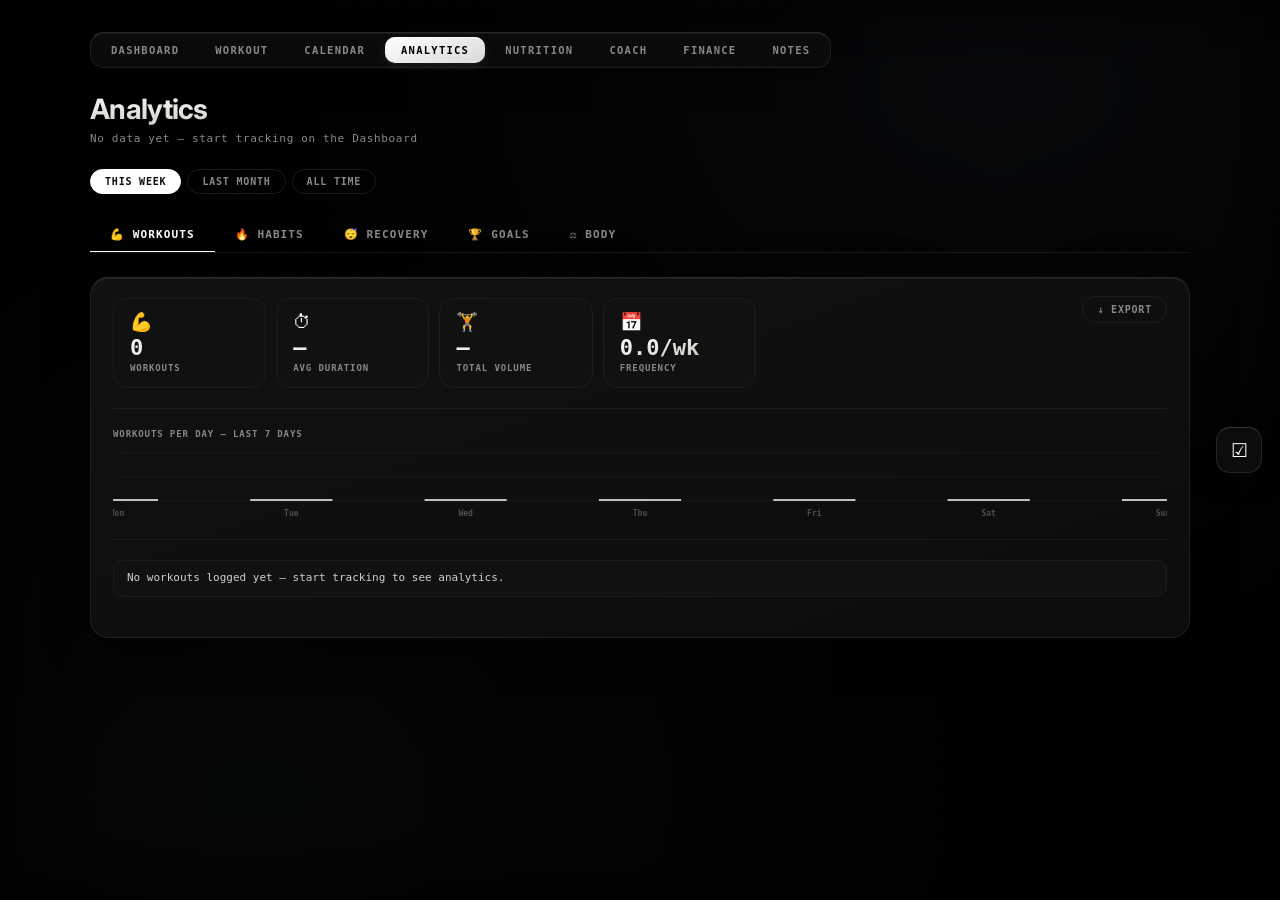
==== commit 23808403: "Add To-Do popup widget to all pages and in-page section on Notes Co-Authored-By: Claude Sonnet 4.6 <" ====
--- a/analytics.html
+++ b/analytics.html
@@ -1131,5 +1131,82 @@
 renderTab('workouts');
 
 </script>
+
+<!-- ═══ TODO WIDGET ═══ -->
+<style>
+#td-btn{position:fixed;right:18px;top:50%;transform:translateY(-50%);width:46px;height:46px;border-radius:14px;background:rgba(14,14,14,0.92);border:1px solid rgba(255,255,255,0.11);border-top-color:rgba(255,255,255,0.17);backdrop-filter:blur(16px);-webkit-backdrop-filter:blur(16px);cursor:pointer;display:flex;align-items:center;justify-content:center;font-size:19px;z-index:9000;box-shadow:0 4px 24px rgba(0,0,0,0.55);transition:background .18s;user-select:none;}
+#td-btn:hover{background:rgba(28,28,28,0.97);}
+#td-badge{position:absolute;top:-5px;right:-5px;background:#C084FC;color:#fff;font-size:9px;font-weight:800;font-family:ui-monospace,monospace;border-radius:99px;min-width:16px;height:16px;display:none;align-items:center;justify-content:center;padding:0 4px;line-height:1;}
+#td-panel{position:fixed;right:74px;top:50%;transform:translateY(-50%);width:284px;max-height:460px;background:rgba(11,11,11,0.97);border:1px solid rgba(255,255,255,0.1);border-top-color:rgba(255,255,255,0.15);border-radius:18px;backdrop-filter:blur(28px);-webkit-backdrop-filter:blur(28px);box-shadow:0 8px 40px rgba(0,0,0,0.7),0 1px 0 rgba(255,255,255,0.06) inset;z-index:8999;display:none;flex-direction:column;overflow:hidden;}
+#td-panel.td-open{display:flex;}
+#td-hdr{display:flex;align-items:center;justify-content:space-between;padding:14px 16px 12px;border-bottom:1px solid rgba(255,255,255,0.07);}
+#td-hdr-lbl{font-family:ui-monospace,monospace;font-size:11px;font-weight:700;letter-spacing:.1em;text-transform:uppercase;color:#777;}
+#td-x{background:none;border:none;color:#555;font-size:16px;cursor:pointer;padding:2px 6px;border-radius:6px;line-height:1;transition:color .15s,background .15s;}
+#td-x:hover{color:#fff;background:rgba(255,255,255,0.08);}
+#td-list{flex:1;overflow-y:auto;padding:10px 12px;display:flex;flex-direction:column;gap:5px;scrollbar-width:none;}
+#td-list::-webkit-scrollbar{display:none;}
+.tdi{display:flex;align-items:center;gap:8px;padding:8px 10px;border-radius:10px;background:rgba(255,255,255,0.04);border:1px solid rgba(255,255,255,0.06);transition:background .15s;}
+.tdi:hover{background:rgba(255,255,255,0.07);}
+.tdi-chk{width:18px;height:18px;border-radius:5px;border:1.5px solid rgba(255,255,255,0.2);background:none;cursor:pointer;flex-shrink:0;display:flex;align-items:center;justify-content:center;font-size:10px;color:#fff;transition:background .15s,border-color .15s;}
+.tdi-chk.on{background:#C084FC;border-color:#C084FC;}
+.tdi-txt{flex:1;font-size:13px;color:#ccc;line-height:1.35;word-break:break-word;}
+.tdi.fin .tdi-txt{text-decoration:line-through;color:#444;}
+.tdi-del{background:none;border:none;color:#444;font-size:15px;cursor:pointer;opacity:0;transition:opacity .15s,color .15s;flex-shrink:0;line-height:1;padding:0 2px;}
+.tdi:hover .tdi-del{opacity:1;}
+.tdi-del:hover{color:#FF6B6B;}
+.td-empty{font-family:ui-monospace,monospace;font-size:11px;color:#3a3a3a;text-align:center;padding:28px 0;}
+#td-add{display:flex;gap:6px;padding:10px 12px 14px;border-top:1px solid rgba(255,255,255,0.07);}
+#td-inp{flex:1;background:rgba(255,255,255,0.05);border:1px solid rgba(255,255,255,0.1);border-radius:8px;padding:8px 10px;font-size:12px;font-family:inherit;color:#fff;outline:none;transition:border-color .15s;}
+#td-inp:focus{border-color:rgba(192,132,252,0.4);}
+#td-inp::placeholder{color:#3a3a3a;}
+#td-plus{background:rgba(192,132,252,0.15);border:1px solid rgba(192,132,252,0.3);border-radius:8px;padding:8px 13px;font-size:16px;color:#C084FC;cursor:pointer;transition:background .15s;flex-shrink:0;}
+#td-plus:hover{background:rgba(192,132,252,0.28);}
+</style>
+<div id="td-btn" title="To-Do List">☑<span id="td-badge"></span></div>
+<div id="td-panel">
+  <div id="td-hdr"><span id="td-hdr-lbl">To-Do</span><button id="td-x">✕</button></div>
+  <div id="td-list"></div>
+  <div id="td-add"><input id="td-inp" placeholder="Add task…"><button id="td-plus">+</button></div>
+</div>
+<script>
+(function(){
+const K='lifeos_todos';
+function g(){try{return JSON.parse(localStorage.getItem(K))||[];}catch{return[];}}
+function sv(v){try{localStorage.setItem(K,JSON.stringify(v));}catch{}document.dispatchEvent(new CustomEvent('td-updated'));}
+function uid(){return Date.now().toString(36)+Math.random().toString(36).slice(2);}
+const btn=document.getElementById('td-btn');
+const panel=document.getElementById('td-panel');
+const badge=document.getElementById('td-badge');
+const list=document.getElementById('td-list');
+const inp=document.getElementById('td-inp');
+function render(){
+  const todos=g();
+  const n=todos.filter(t=>!t.done).length;
+  badge.style.display=n?'flex':'none';badge.textContent=n;
+  list.innerHTML='';
+  if(!todos.length){list.innerHTML='<div class="td-empty">No tasks yet</div>';return;}
+  todos.forEach((t,i)=>{
+    const row=document.createElement('div');row.className='tdi'+(t.done?' fin':'');
+    const chk=document.createElement('button');chk.className='tdi-chk'+(t.done?' on':'');chk.textContent=t.done?'✓':'';
+    chk.addEventListener('click',()=>{const d=g();d[i].done=!d[i].done;sv(d);render();});
+    const txt=document.createElement('span');txt.className='tdi-txt';txt.textContent=t.text;
+    const del=document.createElement('button');del.className='tdi-del';del.textContent='×';
+    del.addEventListener('click',()=>{const d=g();d.splice(i,1);sv(d);render();});
+    row.appendChild(chk);row.appendChild(txt);row.appendChild(del);
+    list.appendChild(row);
+  });
+}
+function add(){
+  const text=inp.value.trim();if(!text)return;
+  const d=g();d.push({id:uid(),text,done:false});sv(d);
+  inp.value='';render();
+}
+btn.addEventListener('click',()=>{panel.classList.toggle('td-open');if(panel.classList.contains('td-open'))render();});
+document.getElementById('td-x').addEventListener('click',()=>panel.classList.remove('td-open'));
+document.getElementById('td-plus').addEventListener('click',add);
+inp.addEventListener('keydown',e=>{if(e.key==='Enter')add();});
+render();
+})();
+</script>
 </body>
 </html>
